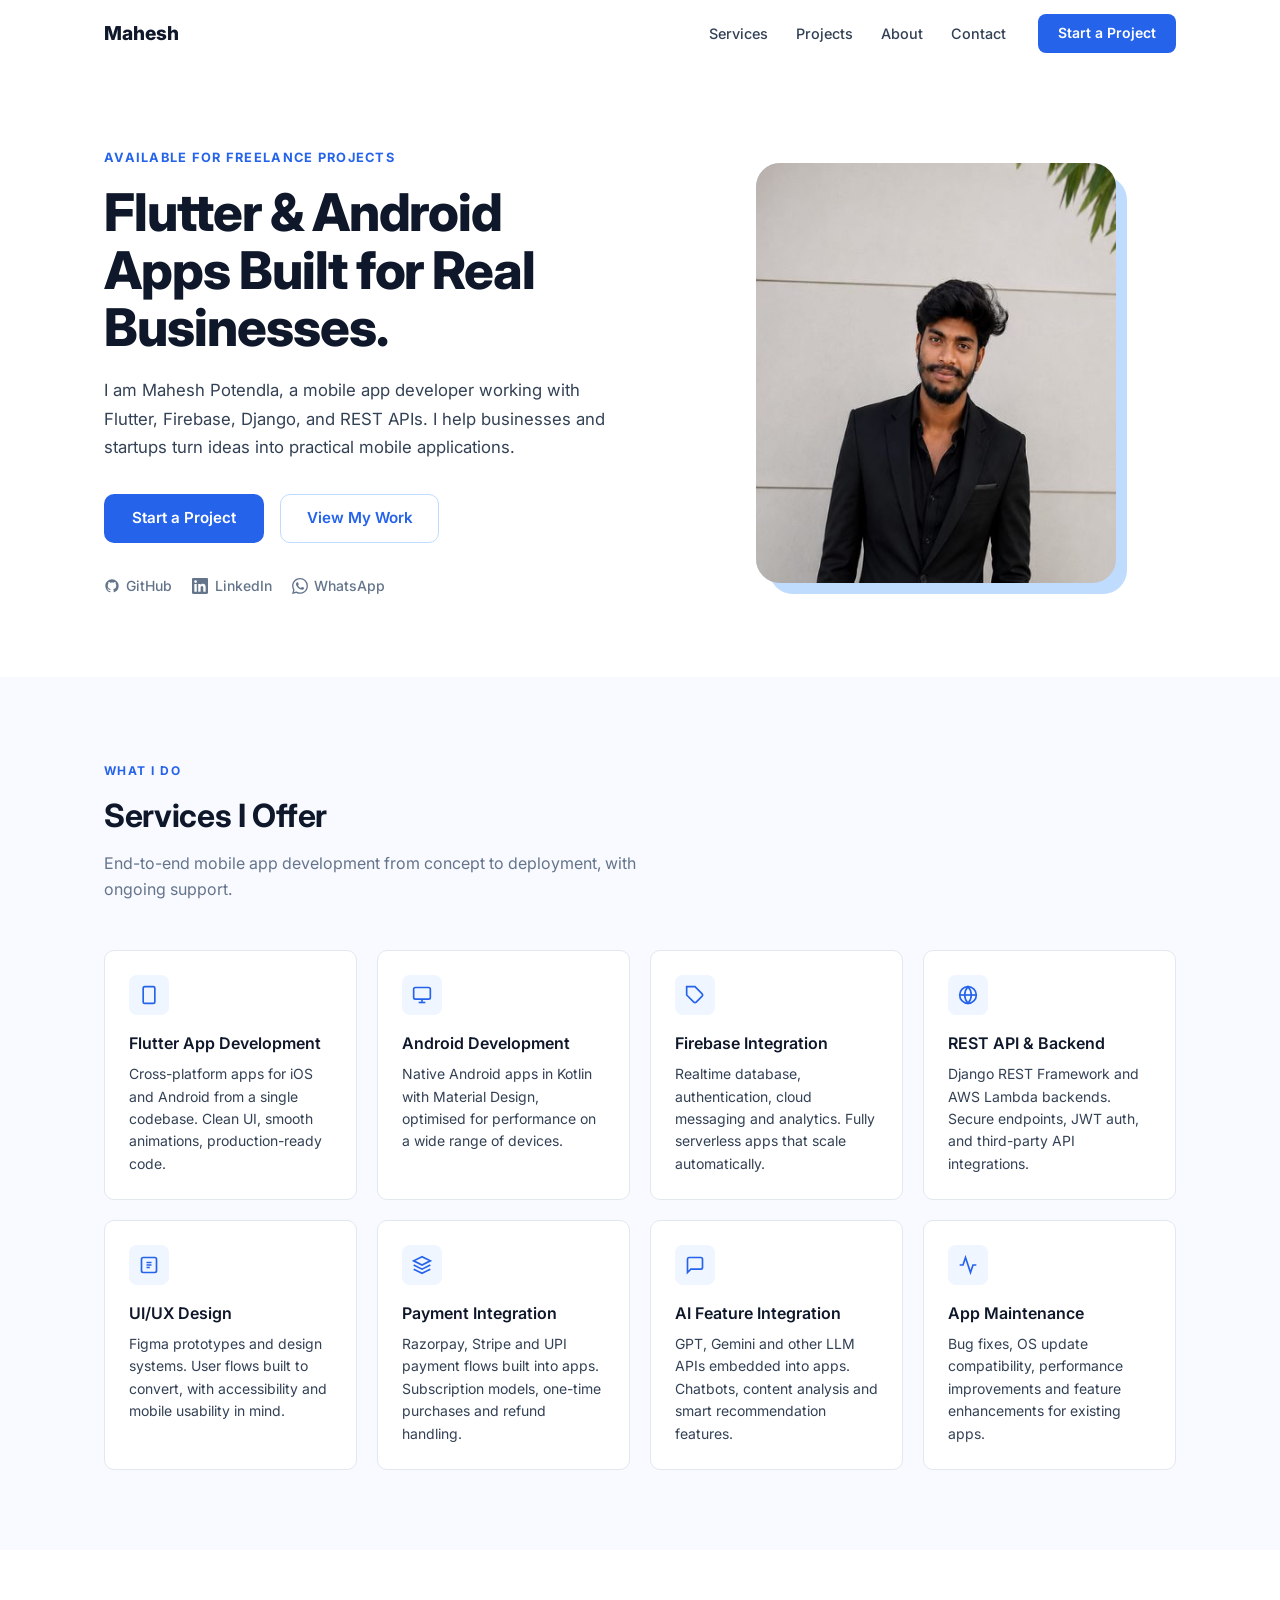
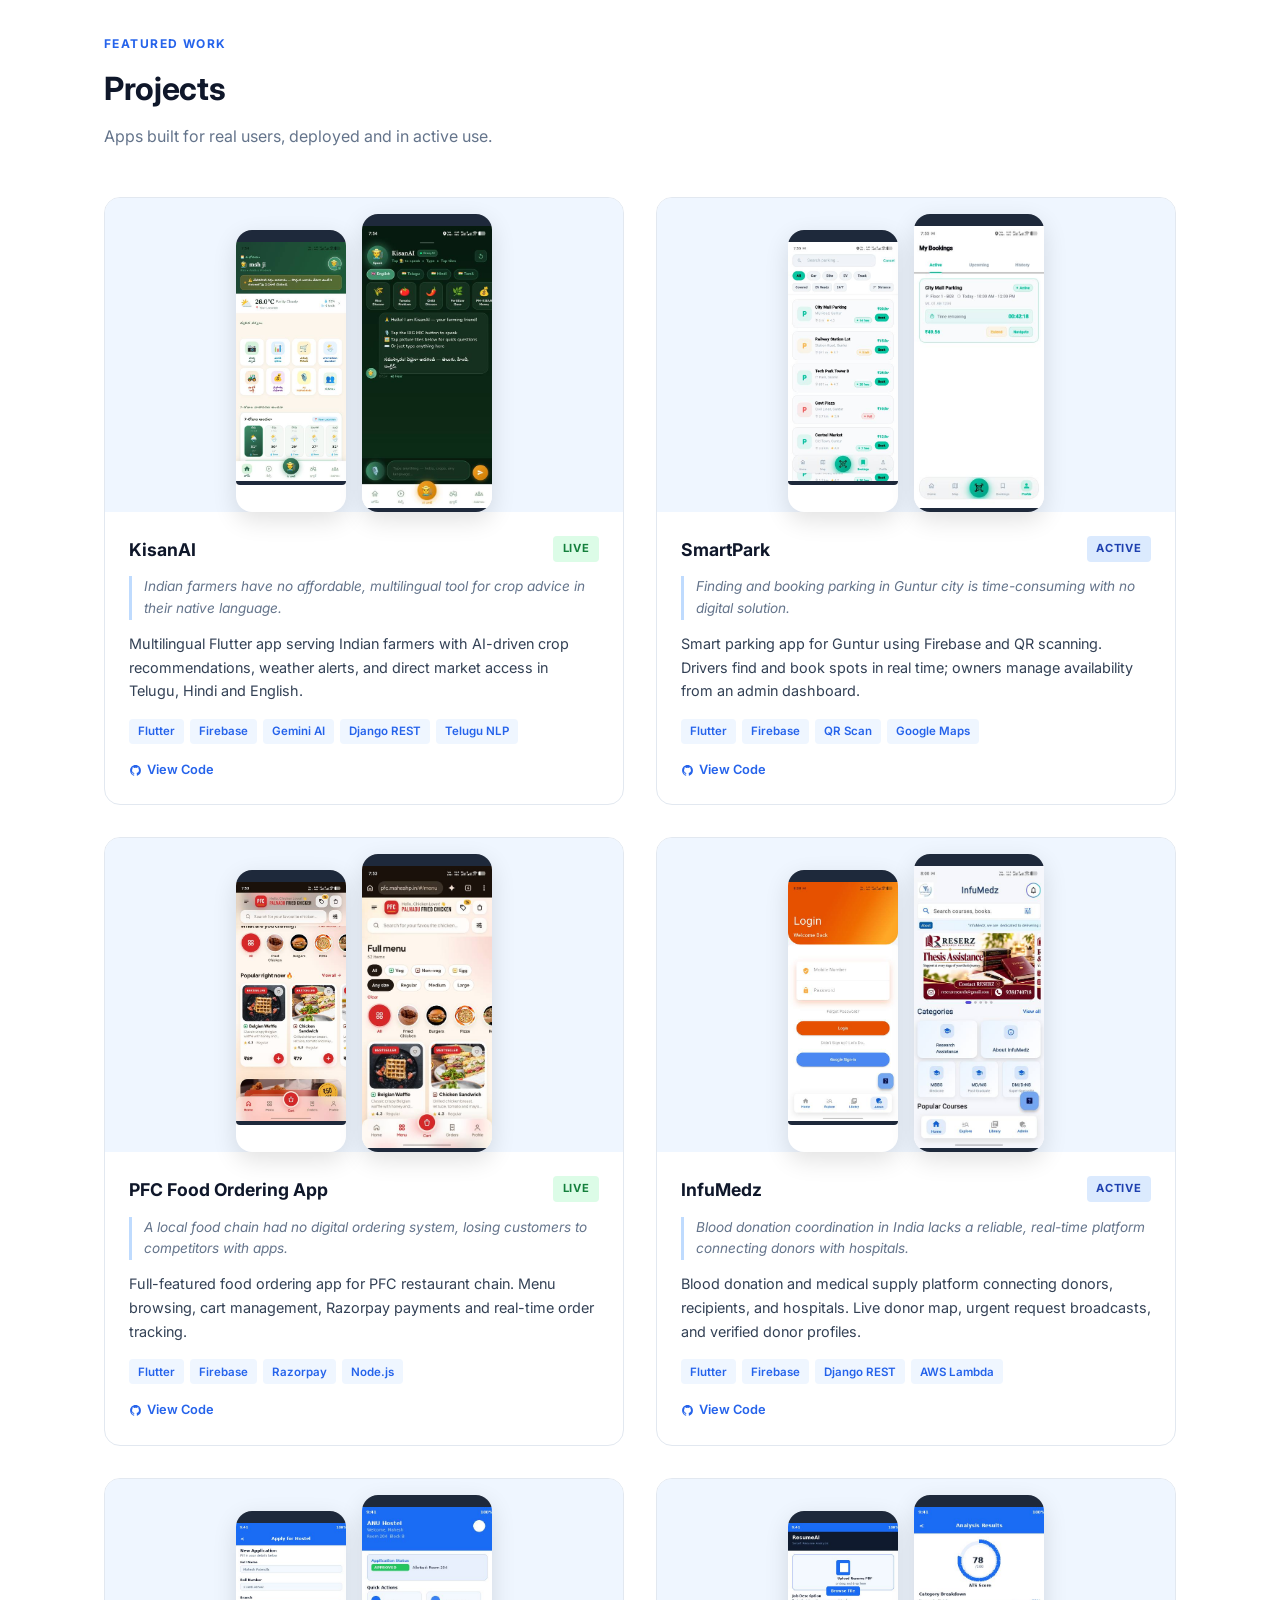
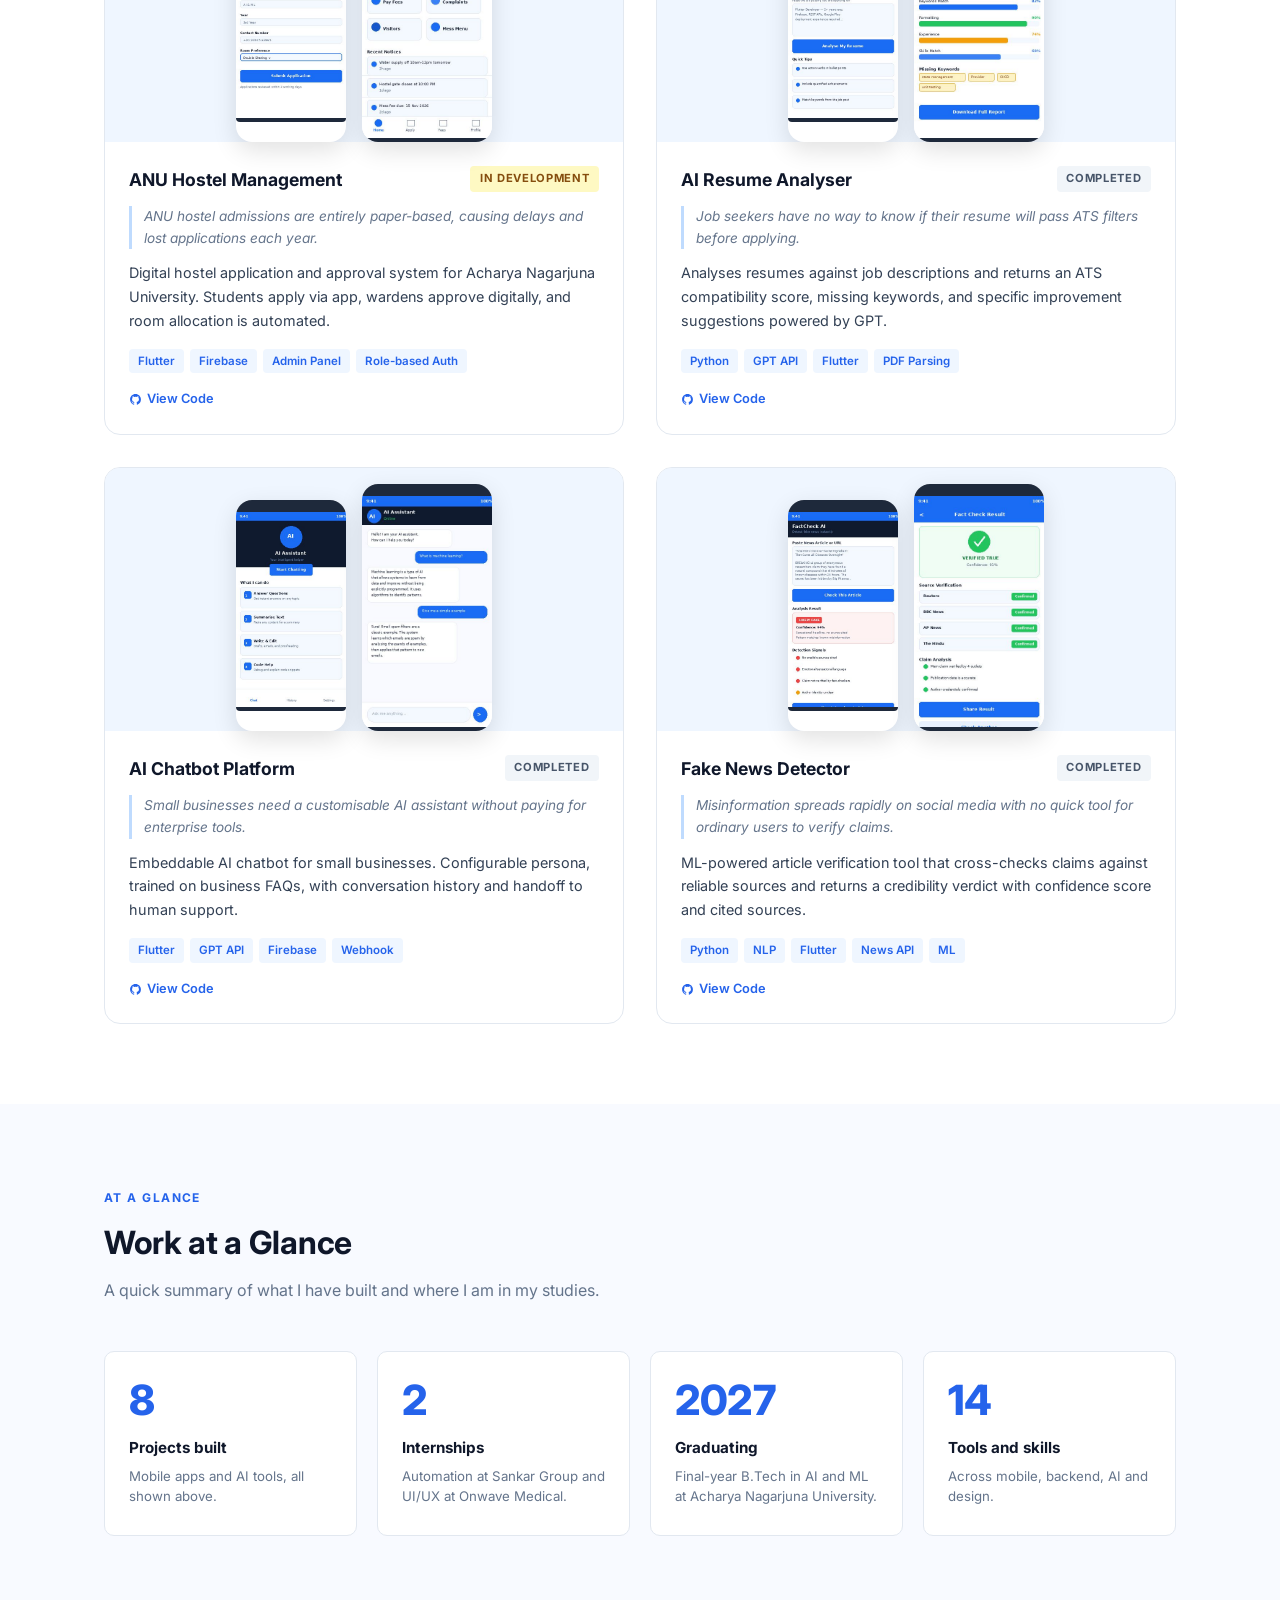
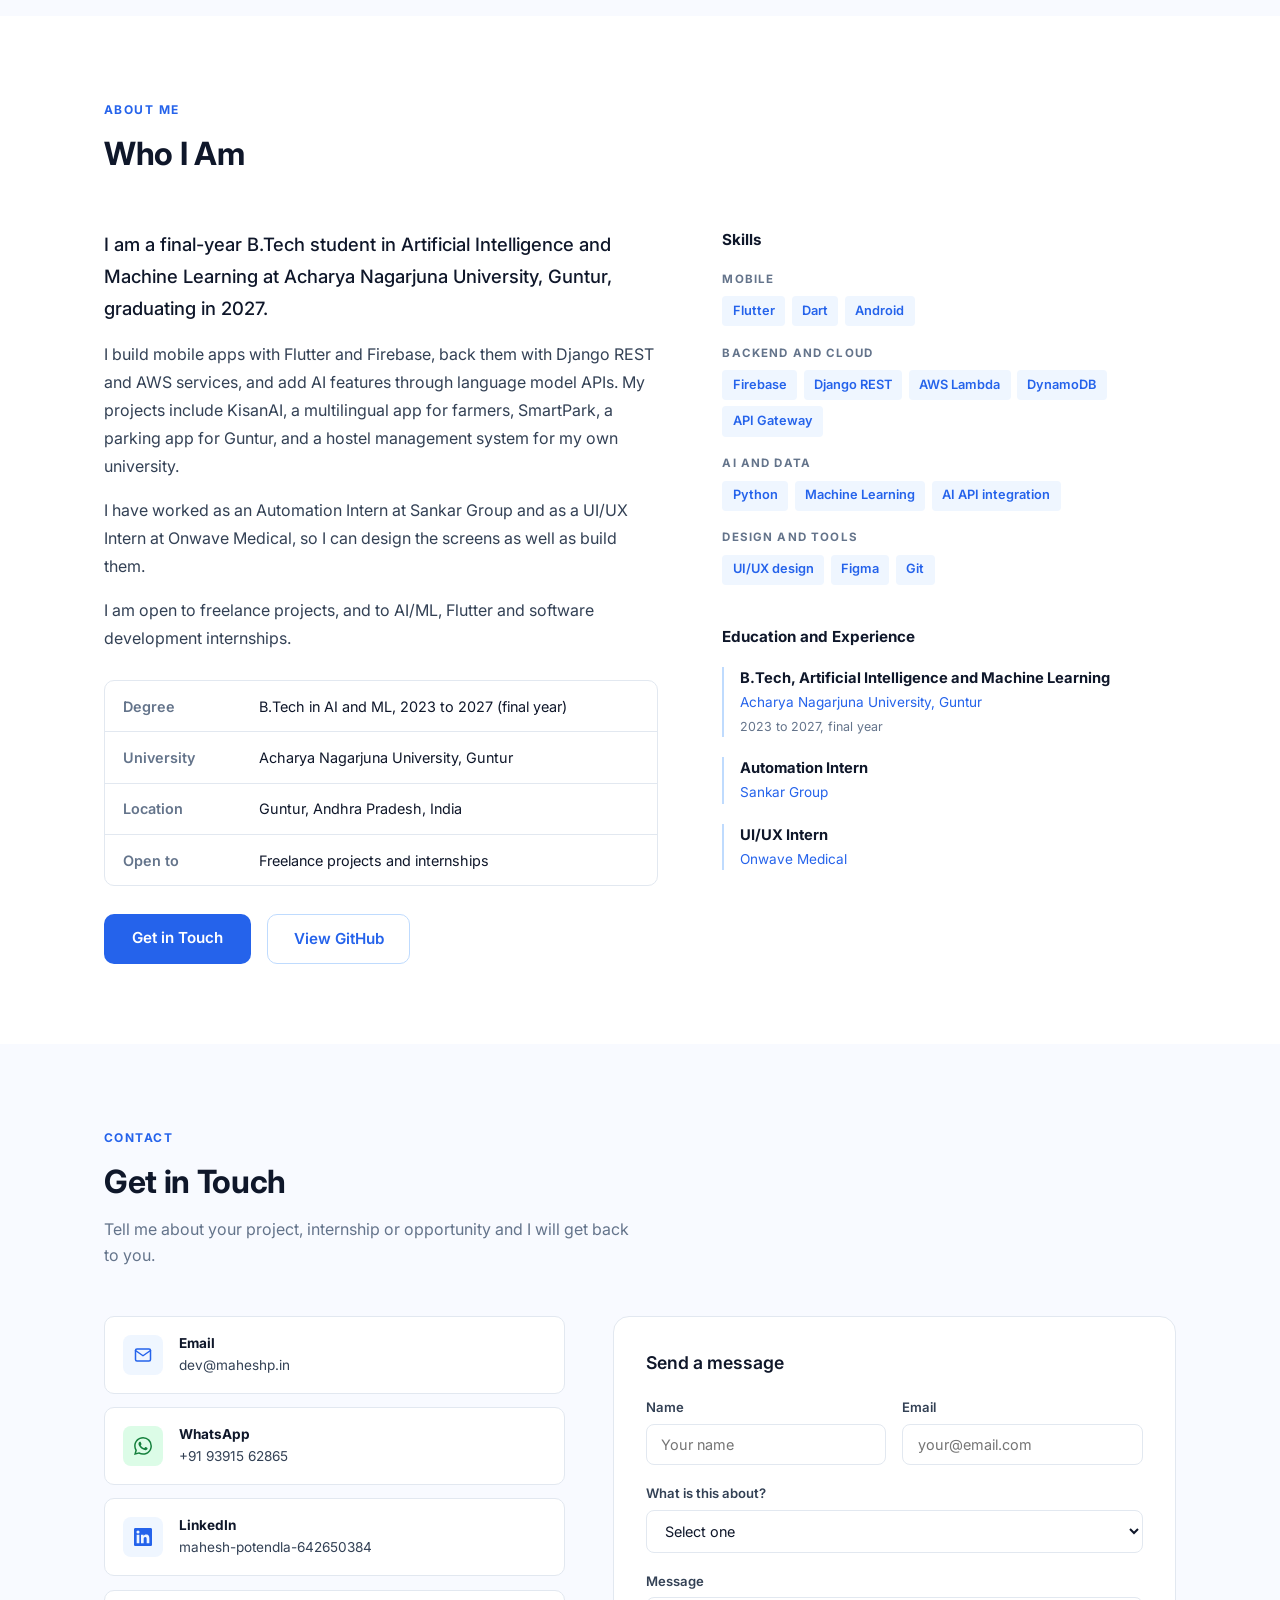
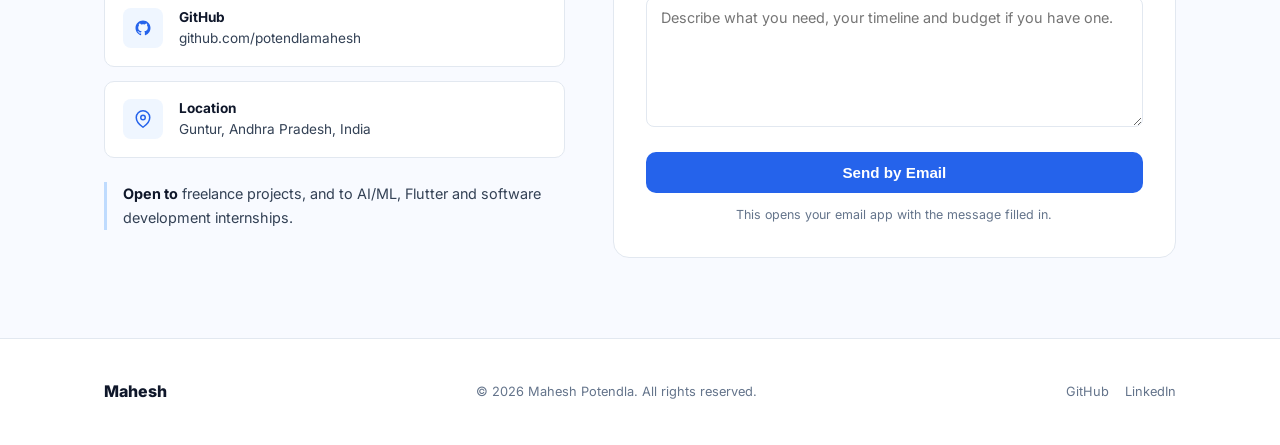
==== index.html @ 937aa4d1 "Add files via upload" ====
<!DOCTYPE html>
<html lang="en">
<head>
<meta charset="UTF-8">
<meta name="viewport" content="width=device-width, initial-scale=1.0">
<title>Mahesh Potendla | Flutter &amp; Android App Developer</title>
<meta name="description" content="Mahesh Potendla builds Flutter and Android apps for businesses and startups. Firebase, Django REST, payment integration. Based in Guntur, India.">
<meta name="robots" content="index, follow">
<link rel="canonical" href="https://freelance.maheshp.in/">
<meta property="og:title" content="Mahesh Potendla | Flutter App Developer">
<meta property="og:description" content="Flutter, Firebase, Django. I build mobile apps for businesses and startups.">
<meta property="og:url" content="https://freelance.maheshp.in/">
<meta property="og:type" content="website">
<meta property="og:image" content="https://freelance.maheshp.in/assets/images/profile.jpg">
<meta name="twitter:card" content="summary">
<meta name="twitter:image" content="https://freelance.maheshp.in/assets/images/profile.jpg">
<link rel="preconnect" href="https://fonts.googleapis.com">
<link rel="preconnect" href="https://fonts.gstatic.com" crossorigin>
<link href="https://fonts.googleapis.com/css2?family=Inter:wght@400;500;600;700;800&display=swap" rel="stylesheet">
<link rel="icon" href="data:image/svg+xml,%3Csvg xmlns='http://www.w3.org/2000/svg' viewBox='0 0 64 64'%3E%3Crect width='64' height='64' rx='14' fill='%232563eb'/%3E%3Ctext x='32' y='45' font-family='Arial,sans-serif' font-size='38' font-weight='700' text-anchor='middle' fill='white'%3EM%3C/text%3E%3C/svg%3E">
<script>document.documentElement.className += ' js';</script>
<link rel="stylesheet" href="css/style.css">
</head>
<body>

<!-- NAV -->
<header class="nav" id="nav">
  <div class="nav-inner">
    <a href="#top" class="nav-logo">Mahesh</a>
    <nav class="nav-links" id="nav-links" aria-label="Main navigation">
      <a href="#services">Services</a>
      <a href="#projects">Projects</a>
      <a href="#about">About</a>
      <a href="#contact">Contact</a>
    </nav>
    <a href="#contact" class="nav-cta">Start a Project</a>
    <button class="hamburger" id="hamburger" aria-label="Open menu" aria-expanded="false">
      <span></span><span></span><span></span>
    </button>
  </div>
</header>

<!-- HERO -->
<section class="hero" id="top">
  <div class="hero-inner">
    <div class="hero-text">
      <p class="hero-avail">Available for freelance projects</p>
      <h1>Flutter &amp; Android Apps Built for Real Businesses.</h1>
      <p class="hero-sub">I am Mahesh Potendla, a mobile app developer working with Flutter, Firebase, Django, and REST APIs. I help businesses and startups turn ideas into practical mobile applications.</p>
      <div class="hero-actions">
        <a href="#contact" class="btn-primary">Start a Project</a>
        <a href="#projects" class="btn-secondary">View My Work</a>
      </div>
      <div class="hero-links">
        <a href="https://github.com/potendlamahesh" target="_blank" rel="noopener" aria-label="GitHub">
          <svg width="16" height="16" viewBox="0 0 24 24" fill="currentColor"><path d="M12 2C6.477 2 2 6.484 2 12.017c0 4.425 2.865 8.18 6.839 9.504.5.092.682-.217.682-.483 0-.237-.008-.868-.013-1.703-2.782.605-3.369-1.343-3.369-1.343-.454-1.158-1.11-1.466-1.11-1.466-.908-.62.069-.608.069-.608 1.003.07 1.531 1.032 1.531 1.032.892 1.53 2.341 1.088 2.91.832.092-.647.35-1.088.636-1.338-2.22-.253-4.555-1.113-4.555-4.951 0-1.093.39-1.988 1.029-2.688-.103-.253-.446-1.272.098-2.65 0 0 .84-.27 2.75 1.026A9.564 9.564 0 0112 6.844c.85.004 1.705.115 2.504.337 1.909-1.296 2.747-1.027 2.747-1.027.546 1.379.202 2.398.1 2.651.64.7 1.028 1.595 1.028 2.688 0 3.848-2.339 4.695-4.566 4.943.359.309.678.92.678 1.855 0 1.338-.012 2.419-.012 2.747 0 .268.18.58.688.482A10.019 10.019 0 0022 12.017C22 6.484 17.522 2 12 2z"/></svg>
          GitHub
        </a>
        <a href="https://linkedin.com/in/mahesh-potendla-642650384" target="_blank" rel="noopener" aria-label="LinkedIn">
          <svg width="16" height="16" viewBox="0 0 24 24" fill="currentColor"><path d="M20.447 20.452h-3.554v-5.569c0-1.328-.027-3.037-1.852-3.037-1.853 0-2.136 1.445-2.136 2.939v5.667H9.351V9h3.414v1.561h.046c.477-.9 1.637-1.85 3.37-1.85 3.601 0 4.267 2.37 4.267 5.455v6.286zM5.337 7.433a2.062 2.062 0 01-2.063-2.065 2.064 2.064 0 112.063 2.065zm1.782 13.019H3.555V9h3.564v11.452zM22.225 0H1.771C.792 0 0 .774 0 1.729v20.542C0 23.227.792 24 1.771 24h20.451C23.2 24 24 23.227 24 22.271V1.729C24 .774 23.2 0 22.222 0h.003z"/></svg>
          LinkedIn
        </a>
        <a href="https://wa.me/919391562865" target="_blank" rel="noopener" aria-label="WhatsApp">
          <svg width="16" height="16" viewBox="0 0 24 24" fill="currentColor"><path d="M17.472 14.382c-.297-.149-1.758-.867-2.03-.967-.273-.099-.471-.148-.67.15-.197.297-.767.966-.94 1.164-.173.199-.347.223-.644.075-.297-.15-1.255-.463-2.39-1.475-.883-.788-1.48-1.761-1.653-2.059-.173-.297-.018-.458.13-.606.134-.133.298-.347.446-.52.149-.174.198-.298.298-.497.099-.198.05-.371-.025-.52-.075-.149-.669-1.612-.916-2.207-.242-.579-.487-.5-.669-.51-.173-.008-.371-.01-.57-.01-.198 0-.52.074-.792.372-.272.297-1.04 1.016-1.04 2.479 0 1.462 1.065 2.875 1.213 3.074.149.198 2.096 3.2 5.077 4.487.709.306 1.262.489 1.694.625.712.227 1.36.195 1.871.118.571-.085 1.758-.719 2.006-1.413.248-.694.248-1.289.173-1.413-.074-.124-.272-.198-.57-.347m-5.421 7.403h-.004a9.87 9.87 0 01-5.031-1.378l-.361-.214-3.741.982.998-3.648-.235-.374a9.86 9.86 0 01-1.51-5.26c.001-5.45 4.436-9.884 9.888-9.884 2.64 0 5.122 1.03 6.988 2.898a9.825 9.825 0 012.893 6.994c-.003 5.45-4.437 9.884-9.885 9.884m8.413-18.297A11.815 11.815 0 0012.05 0C5.495 0 .16 5.335.157 11.892c0 2.096.547 4.142 1.588 5.945L.057 24l6.305-1.654a11.882 11.882 0 005.683 1.448h.005c6.554 0 11.89-5.335 11.893-11.893a11.821 11.821 0 00-3.48-8.413z"/></svg>
          WhatsApp
        </a>
      </div>
    </div>
    <div class="hero-visual">
      <div class="hero-photo-wrap">
        <div class="hero-photo-bg"></div>
        <img src="assets/images/profile.jpg" alt="Mahesh Potendla" class="hero-photo" fetchpriority="high">
      </div>
    </div>
  </div>
</section>

<!-- SERVICES -->
<section class="services" id="services">
  <div class="container">
    <div class="section-header reveal">
      <span class="section-label">What I do</span>
      <h2>Services I Offer</h2>
      <p>End-to-end mobile app development from concept to deployment, with ongoing support.</p>
    </div>
    <div class="services-grid">
      <div class="service-card reveal">
        <div class="service-icon"><svg width="20" height="20" viewBox="0 0 24 24" fill="none" stroke="currentColor" stroke-width="2"><rect x="5" y="2" width="14" height="20" rx="2"/><line x1="12" y1="18" x2="12.01" y2="18"/></svg></div>
        <h3>Flutter App Development</h3>
        <p>Cross-platform apps for iOS and Android from a single codebase. Clean UI, smooth animations, production-ready code.</p>
      </div>
      <div class="service-card reveal">
        <div class="service-icon"><svg width="20" height="20" viewBox="0 0 24 24" fill="none" stroke="currentColor" stroke-width="2"><rect x="2" y="3" width="20" height="14" rx="2"/><line x1="8" y1="21" x2="16" y2="21"/><line x1="12" y1="17" x2="12" y2="21"/></svg></div>
        <h3>Android Development</h3>
        <p>Native Android apps in Kotlin with Material Design, optimised for performance on a wide range of devices.</p>
      </div>
      <div class="service-card reveal">
        <div class="service-icon"><svg width="20" height="20" viewBox="0 0 24 24" fill="none" stroke="currentColor" stroke-width="2"><path d="M20.59 13.41l-7.17 7.17a2 2 0 01-2.83 0L2 12V2h10l8.59 8.59a2 2 0 010 2.82z"/><line x1="7" y1="7" x2="7.01" y2="7"/></svg></div>
        <h3>Firebase Integration</h3>
        <p>Realtime database, authentication, cloud messaging and analytics. Fully serverless apps that scale automatically.</p>
      </div>
      <div class="service-card reveal">
        <div class="service-icon"><svg width="20" height="20" viewBox="0 0 24 24" fill="none" stroke="currentColor" stroke-width="2"><circle cx="12" cy="12" r="10"/><line x1="2" y1="12" x2="22" y2="12"/><path d="M12 2a15.3 15.3 0 014 10 15.3 15.3 0 01-4 10 15.3 15.3 0 01-4-10 15.3 15.3 0 014-10z"/></svg></div>
        <h3>REST API &amp; Backend</h3>
        <p>Django REST Framework and AWS Lambda backends. Secure endpoints, JWT auth, and third-party API integrations.</p>
      </div>
      <div class="service-card reveal">
        <div class="service-icon"><svg width="20" height="20" viewBox="0 0 24 24" fill="none" stroke="currentColor" stroke-width="2"><rect x="3" y="3" width="18" height="18" rx="2"/><path d="M9 9h6M9 12h6M9 15h4"/></svg></div>
        <h3>UI/UX Design</h3>
        <p>Figma prototypes and design systems. User flows built to convert, with accessibility and mobile usability in mind.</p>
      </div>
      <div class="service-card reveal">
        <div class="service-icon"><svg width="20" height="20" viewBox="0 0 24 24" fill="none" stroke="currentColor" stroke-width="2"><path d="M12 2L2 7l10 5 10-5-10-5zM2 17l10 5 10-5M2 12l10 5 10-5"/></svg></div>
        <h3>Payment Integration</h3>
        <p>Razorpay, Stripe and UPI payment flows built into apps. Subscription models, one-time purchases and refund handling.</p>
      </div>
      <div class="service-card reveal">
        <div class="service-icon"><svg width="20" height="20" viewBox="0 0 24 24" fill="none" stroke="currentColor" stroke-width="2"><path d="M21 15a2 2 0 01-2 2H7l-4 4V5a2 2 0 012-2h14a2 2 0 012 2z"/></svg></div>
        <h3>AI Feature Integration</h3>
        <p>GPT, Gemini and other LLM APIs embedded into apps. Chatbots, content analysis and smart recommendation features.</p>
      </div>
      <div class="service-card reveal">
        <div class="service-icon"><svg width="20" height="20" viewBox="0 0 24 24" fill="none" stroke="currentColor" stroke-width="2"><polyline points="22 12 18 12 15 21 9 3 6 12 2 12"/></svg></div>
        <h3>App Maintenance</h3>
        <p>Bug fixes, OS update compatibility, performance improvements and feature enhancements for existing apps.</p>
      </div>
    </div>
  </div>
</section>

<!-- PROJECTS -->
<section class="projects" id="projects">
  <div class="container">
    <div class="section-header reveal">
      <span class="section-label">Featured Work</span>
      <h2>Projects</h2>
      <p>Apps built for real users, deployed and in active use.</p>
    </div>
    <div class="projects-grid">

      <!-- KisanAI -->
      <div class="project-card reveal">
        <div class="project-screens">
          <div class="phone">
            <div class="phone-top-bar"></div>
            <img src="assets/images/kisanai-home.jpg" alt="KisanAI home dashboard with weather" loading="lazy">
          </div>
          <div class="phone phone-main">
            <div class="phone-top-bar"></div>
            <img src="assets/images/kisanai-chat.jpg" alt="KisanAI AI chat screen in Telugu" loading="lazy">
          </div>
        </div>
        <div class="project-body">
          <div class="project-top">
            <h3 class="project-title">KisanAI</h3>
            <span class="project-status status-live">Live</span>
          </div>
          <p class="project-problem">Indian farmers have no affordable, multilingual tool for crop advice in their native language.</p>
          <p class="project-desc">Multilingual Flutter app serving Indian farmers with AI-driven crop recommendations, weather alerts, and direct market access in Telugu, Hindi and English.</p>
          <div class="project-stack">
            <span class="tag">Flutter</span><span class="tag">Firebase</span><span class="tag">Gemini AI</span><span class="tag">Django REST</span><span class="tag">Telugu NLP</span>
          </div>
          <div class="project-links">
            <a href="https://github.com/potendlamahesh" target="_blank" rel="noopener">
              <svg width="13" height="13" viewBox="0 0 24 24" fill="currentColor"><path d="M12 2C6.477 2 2 6.484 2 12.017c0 4.425 2.865 8.18 6.839 9.504.5.092.682-.217.682-.483 0-.237-.008-.868-.013-1.703-2.782.605-3.369-1.343-3.369-1.343-.454-1.158-1.11-1.466-1.11-1.466-.908-.62.069-.608.069-.608 1.003.07 1.531 1.032 1.531 1.032.892 1.53 2.341 1.088 2.91.832.092-.647.35-1.088.636-1.338-2.22-.253-4.555-1.113-4.555-4.951 0-1.093.39-1.988 1.029-2.688-.103-.253-.446-1.272.098-2.65 0 0 .84-.27 2.75 1.026A9.564 9.564 0 0112 6.844c.85.004 1.705.115 2.504.337 1.909-1.296 2.747-1.027 2.747-1.027.546 1.379.202 2.398.1 2.651.64.7 1.028 1.595 1.028 2.688 0 3.848-2.339 4.695-4.566 4.943.359.309.678.92.678 1.855 0 1.338-.012 2.419-.012 2.747 0 .268.18.58.688.482A10.019 10.019 0 0022 12.017C22 6.484 17.522 2 12 2z"/></svg>
              View Code
            </a>
          </div>
        </div>
      </div>

      <!-- SmartPark -->
      <div class="project-card reveal">
        <div class="project-screens">
          <div class="phone">
            <div class="phone-top-bar"></div>
            <img src="assets/images/smartpark-search.jpg" alt="SmartPark parking search results" loading="lazy">
          </div>
          <div class="phone phone-main">
            <div class="phone-top-bar"></div>
            <img src="assets/images/smartpark-booking.jpg" alt="SmartPark active booking with timer" loading="lazy">
          </div>
        </div>
        <div class="project-body">
          <div class="project-top">
            <h3 class="project-title">SmartPark</h3>
            <span class="project-status status-active">Active</span>
          </div>
          <p class="project-problem">Finding and booking parking in Guntur city is time-consuming with no digital solution.</p>
          <p class="project-desc">Smart parking app for Guntur using Firebase and QR scanning. Drivers find and book spots in real time; owners manage availability from an admin dashboard.</p>
          <div class="project-stack">
            <span class="tag">Flutter</span><span class="tag">Firebase</span><span class="tag">QR Scan</span><span class="tag">Google Maps</span>
          </div>
          <div class="project-links">
            <a href="https://github.com/potendlamahesh" target="_blank" rel="noopener">
              <svg width="13" height="13" viewBox="0 0 24 24" fill="currentColor"><path d="M12 2C6.477 2 2 6.484 2 12.017c0 4.425 2.865 8.18 6.839 9.504.5.092.682-.217.682-.483 0-.237-.008-.868-.013-1.703-2.782.605-3.369-1.343-3.369-1.343-.454-1.158-1.11-1.466-1.11-1.466-.908-.62.069-.608.069-.608 1.003.07 1.531 1.032 1.531 1.032.892 1.53 2.341 1.088 2.91.832.092-.647.35-1.088.636-1.338-2.22-.253-4.555-1.113-4.555-4.951 0-1.093.39-1.988 1.029-2.688-.103-.253-.446-1.272.098-2.65 0 0 .84-.27 2.75 1.026A9.564 9.564 0 0112 6.844c.85.004 1.705.115 2.504.337 1.909-1.296 2.747-1.027 2.747-1.027.546 1.379.202 2.398.1 2.651.64.7 1.028 1.595 1.028 2.688 0 3.848-2.339 4.695-4.566 4.943.359.309.678.92.678 1.855 0 1.338-.012 2.419-.012 2.747 0 .268.18.58.688.482A10.019 10.019 0 0022 12.017C22 6.484 17.522 2 12 2z"/></svg>
              View Code
            </a>
          </div>
        </div>
      </div>

      <!-- PFC -->
      <div class="project-card reveal">
        <div class="project-screens">
          <div class="phone">
            <div class="phone-top-bar"></div>
            <img src="assets/images/pfc-home.jpg" alt="PFC food ordering app home screen" loading="lazy">
          </div>
          <div class="phone phone-main">
            <div class="phone-top-bar"></div>
            <img src="assets/images/pfc-menu.jpg" alt="PFC full menu screen" loading="lazy">
          </div>
        </div>
        <div class="project-body">
          <div class="project-top">
            <h3 class="project-title">PFC Food Ordering App</h3>
            <span class="project-status status-live">Live</span>
          </div>
          <p class="project-problem">A local food chain had no digital ordering system, losing customers to competitors with apps.</p>
          <p class="project-desc">Full-featured food ordering app for PFC restaurant chain. Menu browsing, cart management, Razorpay payments and real-time order tracking.</p>
          <div class="project-stack">
            <span class="tag">Flutter</span><span class="tag">Firebase</span><span class="tag">Razorpay</span><span class="tag">Node.js</span>
          </div>
          <div class="project-links">
            <a href="https://github.com/potendlamahesh" target="_blank" rel="noopener">
              <svg width="13" height="13" viewBox="0 0 24 24" fill="currentColor"><path d="M12 2C6.477 2 2 6.484 2 12.017c0 4.425 2.865 8.18 6.839 9.504.5.092.682-.217.682-.483 0-.237-.008-.868-.013-1.703-2.782.605-3.369-1.343-3.369-1.343-.454-1.158-1.11-1.466-1.11-1.466-.908-.62.069-.608.069-.608 1.003.07 1.531 1.032 1.531 1.032.892 1.53 2.341 1.088 2.91.832.092-.647.35-1.088.636-1.338-2.22-.253-4.555-1.113-4.555-4.951 0-1.093.39-1.988 1.029-2.688-.103-.253-.446-1.272.098-2.65 0 0 .84-.27 2.75 1.026A9.564 9.564 0 0112 6.844c.85.004 1.705.115 2.504.337 1.909-1.296 2.747-1.027 2.747-1.027.546 1.379.202 2.398.1 2.651.64.7 1.028 1.595 1.028 2.688 0 3.848-2.339 4.695-4.566 4.943.359.309.678.92.678 1.855 0 1.338-.012 2.419-.012 2.747 0 .268.18.58.688.482A10.019 10.019 0 0022 12.017C22 6.484 17.522 2 12 2z"/></svg>
              View Code
            </a>
          </div>
        </div>
      </div>

      <!-- InfuMedz -->
      <div class="project-card reveal">
        <div class="project-screens">
          <div class="phone">
            <div class="phone-top-bar"></div>
            <img src="assets/images/infumedz-login.jpg" alt="InfuMedz login screen" loading="lazy">
          </div>
          <div class="phone phone-main">
            <div class="phone-top-bar"></div>
            <img src="assets/images/infumedz-home.jpg" alt="InfuMedz home screen with categories" loading="lazy">
          </div>
        </div>
        <div class="project-body">
          <div class="project-top">
            <h3 class="project-title">InfuMedz</h3>
            <span class="project-status status-active">Active</span>
          </div>
          <p class="project-problem">Blood donation coordination in India lacks a reliable, real-time platform connecting donors with hospitals.</p>
          <p class="project-desc">Blood donation and medical supply platform connecting donors, recipients, and hospitals. Live donor map, urgent request broadcasts, and verified donor profiles.</p>
          <div class="project-stack">
            <span class="tag">Flutter</span><span class="tag">Firebase</span><span class="tag">Django REST</span><span class="tag">AWS Lambda</span>
          </div>
          <div class="project-links">
            <a href="https://github.com/potendlamahesh" target="_blank" rel="noopener">
              <svg width="13" height="13" viewBox="0 0 24 24" fill="currentColor"><path d="M12 2C6.477 2 2 6.484 2 12.017c0 4.425 2.865 8.18 6.839 9.504.5.092.682-.217.682-.483 0-.237-.008-.868-.013-1.703-2.782.605-3.369-1.343-3.369-1.343-.454-1.158-1.11-1.466-1.11-1.466-.908-.62.069-.608.069-.608 1.003.07 1.531 1.032 1.531 1.032.892 1.53 2.341 1.088 2.91.832.092-.647.35-1.088.636-1.338-2.22-.253-4.555-1.113-4.555-4.951 0-1.093.39-1.988 1.029-2.688-.103-.253-.446-1.272.098-2.65 0 0 .84-.27 2.75 1.026A9.564 9.564 0 0112 6.844c.85.004 1.705.115 2.504.337 1.909-1.296 2.747-1.027 2.747-1.027.546 1.379.202 2.398.1 2.651.64.7 1.028 1.595 1.028 2.688 0 3.848-2.339 4.695-4.566 4.943.359.309.678.92.678 1.855 0 1.338-.012 2.419-.012 2.747 0 .268.18.58.688.482A10.019 10.019 0 0022 12.017C22 6.484 17.522 2 12 2z"/></svg>
              View Code
            </a>
          </div>
        </div>
      </div>

      <!-- ANU Hostel -->
      <div class="project-card reveal">
        <div class="project-screens">
          <div class="phone">
            <div class="phone-top-bar"></div>
            <img src="assets/images/anu-hostel-apply.jpg" alt="ANU Hostel application form" loading="lazy">
          </div>
          <div class="phone phone-main">
            <div class="phone-top-bar"></div>
            <img src="assets/images/anu-hostel-home.jpg" alt="ANU Hostel student dashboard" loading="lazy">
          </div>
        </div>
        <div class="project-body">
          <div class="project-top">
            <h3 class="project-title">ANU Hostel Management</h3>
            <span class="project-status status-build">In Development</span>
          </div>
          <p class="project-problem">ANU hostel admissions are entirely paper-based, causing delays and lost applications each year.</p>
          <p class="project-desc">Digital hostel application and approval system for Acharya Nagarjuna University. Students apply via app, wardens approve digitally, and room allocation is automated.</p>
          <div class="project-stack">
            <span class="tag">Flutter</span><span class="tag">Firebase</span><span class="tag">Admin Panel</span><span class="tag">Role-based Auth</span>
          </div>
          <div class="project-links">
            <a href="https://github.com/potendlamahesh" target="_blank" rel="noopener">
              <svg width="13" height="13" viewBox="0 0 24 24" fill="currentColor"><path d="M12 2C6.477 2 2 6.484 2 12.017c0 4.425 2.865 8.18 6.839 9.504.5.092.682-.217.682-.483 0-.237-.008-.868-.013-1.703-2.782.605-3.369-1.343-3.369-1.343-.454-1.158-1.11-1.466-1.11-1.466-.908-.62.069-.608.069-.608 1.003.07 1.531 1.032 1.531 1.032.892 1.53 2.341 1.088 2.91.832.092-.647.35-1.088.636-1.338-2.22-.253-4.555-1.113-4.555-4.951 0-1.093.39-1.988 1.029-2.688-.103-.253-.446-1.272.098-2.65 0 0 .84-.27 2.75 1.026A9.564 9.564 0 0112 6.844c.85.004 1.705.115 2.504.337 1.909-1.296 2.747-1.027 2.747-1.027.546 1.379.202 2.398.1 2.651.64.7 1.028 1.595 1.028 2.688 0 3.848-2.339 4.695-4.566 4.943.359.309.678.92.678 1.855 0 1.338-.012 2.419-.012 2.747 0 .268.18.58.688.482A10.019 10.019 0 0022 12.017C22 6.484 17.522 2 12 2z"/></svg>
              View Code
            </a>
          </div>
        </div>
      </div>

      <!-- AI Resume Analyser -->
      <div class="project-card reveal">
        <div class="project-screens">
          <div class="phone">
            <div class="phone-top-bar"></div>
            <img src="assets/images/resume-upload.jpg" alt="AI Resume Analyser upload screen" loading="lazy">
          </div>
          <div class="phone phone-main">
            <div class="phone-top-bar"></div>
            <img src="assets/images/resume-results.jpg" alt="AI Resume Analyser results with ATS score" loading="lazy">
          </div>
        </div>
        <div class="project-body">
          <div class="project-top">
            <h3 class="project-title">AI Resume Analyser</h3>
            <span class="project-status status-complete">Completed</span>
          </div>
          <p class="project-problem">Job seekers have no way to know if their resume will pass ATS filters before applying.</p>
          <p class="project-desc">Analyses resumes against job descriptions and returns an ATS compatibility score, missing keywords, and specific improvement suggestions powered by GPT.</p>
          <div class="project-stack">
            <span class="tag">Python</span><span class="tag">GPT API</span><span class="tag">Flutter</span><span class="tag">PDF Parsing</span>
          </div>
          <div class="project-links">
            <a href="https://github.com/potendlamahesh" target="_blank" rel="noopener">
              <svg width="13" height="13" viewBox="0 0 24 24" fill="currentColor"><path d="M12 2C6.477 2 2 6.484 2 12.017c0 4.425 2.865 8.18 6.839 9.504.5.092.682-.217.682-.483 0-.237-.008-.868-.013-1.703-2.782.605-3.369-1.343-3.369-1.343-.454-1.158-1.11-1.466-1.11-1.466-.908-.62.069-.608.069-.608 1.003.07 1.531 1.032 1.531 1.032.892 1.53 2.341 1.088 2.91.832.092-.647.35-1.088.636-1.338-2.22-.253-4.555-1.113-4.555-4.951 0-1.093.39-1.988 1.029-2.688-.103-.253-.446-1.272.098-2.65 0 0 .84-.27 2.75 1.026A9.564 9.564 0 0112 6.844c.85.004 1.705.115 2.504.337 1.909-1.296 2.747-1.027 2.747-1.027.546 1.379.202 2.398.1 2.651.64.7 1.028 1.595 1.028 2.688 0 3.848-2.339 4.695-4.566 4.943.359.309.678.92.678 1.855 0 1.338-.012 2.419-.012 2.747 0 .268.18.58.688.482A10.019 10.019 0 0022 12.017C22 6.484 17.522 2 12 2z"/></svg>
              View Code
            </a>
          </div>
        </div>
      </div>

      <!-- AI Chatbot -->
      <div class="project-card reveal">
        <div class="project-screens">
          <div class="phone">
            <div class="phone-top-bar"></div>
            <img src="assets/images/chatbot-features.jpg" alt="AI Chatbot features screen" loading="lazy">
          </div>
          <div class="phone phone-main">
            <div class="phone-top-bar"></div>
            <img src="assets/images/chatbot-chat.jpg" alt="AI Chatbot conversation screen" loading="lazy">
          </div>
        </div>
        <div class="project-body">
          <div class="project-top">
            <h3 class="project-title">AI Chatbot Platform</h3>
            <span class="project-status status-complete">Completed</span>
          </div>
          <p class="project-problem">Small businesses need a customisable AI assistant without paying for enterprise tools.</p>
          <p class="project-desc">Embeddable AI chatbot for small businesses. Configurable persona, trained on business FAQs, with conversation history and handoff to human support.</p>
          <div class="project-stack">
            <span class="tag">Flutter</span><span class="tag">GPT API</span><span class="tag">Firebase</span><span class="tag">Webhook</span>
          </div>
          <div class="project-links">
            <a href="https://github.com/potendlamahesh" target="_blank" rel="noopener">
              <svg width="13" height="13" viewBox="0 0 24 24" fill="currentColor"><path d="M12 2C6.477 2 2 6.484 2 12.017c0 4.425 2.865 8.18 6.839 9.504.5.092.682-.217.682-.483 0-.237-.008-.868-.013-1.703-2.782.605-3.369-1.343-3.369-1.343-.454-1.158-1.11-1.466-1.11-1.466-.908-.62.069-.608.069-.608 1.003.07 1.531 1.032 1.531 1.032.892 1.53 2.341 1.088 2.91.832.092-.647.35-1.088.636-1.338-2.22-.253-4.555-1.113-4.555-4.951 0-1.093.39-1.988 1.029-2.688-.103-.253-.446-1.272.098-2.65 0 0 .84-.27 2.75 1.026A9.564 9.564 0 0112 6.844c.85.004 1.705.115 2.504.337 1.909-1.296 2.747-1.027 2.747-1.027.546 1.379.202 2.398.1 2.651.64.7 1.028 1.595 1.028 2.688 0 3.848-2.339 4.695-4.566 4.943.359.309.678.92.678 1.855 0 1.338-.012 2.419-.012 2.747 0 .268.18.58.688.482A10.019 10.019 0 0022 12.017C22 6.484 17.522 2 12 2z"/></svg>
              View Code
            </a>
          </div>
        </div>
      </div>

      <!-- Fake News Detector -->
      <div class="project-card reveal">
        <div class="project-screens">
          <div class="phone">
            <div class="phone-top-bar"></div>
            <img src="assets/images/fakenews-analyse.jpg" alt="Fake News Detector analysis screen" loading="lazy">
          </div>
          <div class="phone phone-main">
            <div class="phone-top-bar"></div>
            <img src="assets/images/fakenews-result.jpg" alt="Fake News Detector verified result screen" loading="lazy">
          </div>
        </div>
        <div class="project-body">
          <div class="project-top">
            <h3 class="project-title">Fake News Detector</h3>
            <span class="project-status status-complete">Completed</span>
          </div>
          <p class="project-problem">Misinformation spreads rapidly on social media with no quick tool for ordinary users to verify claims.</p>
          <p class="project-desc">ML-powered article verification tool that cross-checks claims against reliable sources and returns a credibility verdict with confidence score and cited sources.</p>
          <div class="project-stack">
            <span class="tag">Python</span><span class="tag">NLP</span><span class="tag">Flutter</span><span class="tag">News API</span><span class="tag">ML</span>
          </div>
          <div class="project-links">
            <a href="https://github.com/potendlamahesh" target="_blank" rel="noopener">
              <svg width="13" height="13" viewBox="0 0 24 24" fill="currentColor"><path d="M12 2C6.477 2 2 6.484 2 12.017c0 4.425 2.865 8.18 6.839 9.504.5.092.682-.217.682-.483 0-.237-.008-.868-.013-1.703-2.782.605-3.369-1.343-3.369-1.343-.454-1.158-1.11-1.466-1.11-1.466-.908-.62.069-.608.069-.608 1.003.07 1.531 1.032 1.531 1.032.892 1.53 2.341 1.088 2.91.832.092-.647.35-1.088.636-1.338-2.22-.253-4.555-1.113-4.555-4.951 0-1.093.39-1.988 1.029-2.688-.103-.253-.446-1.272.098-2.65 0 0 .84-.27 2.75 1.026A9.564 9.564 0 0112 6.844c.85.004 1.705.115 2.504.337 1.909-1.296 2.747-1.027 2.747-1.027.546 1.379.202 2.398.1 2.651.64.7 1.028 1.595 1.028 2.688 0 3.848-2.339 4.695-4.566 4.943.359.309.678.92.678 1.855 0 1.338-.012 2.419-.012 2.747 0 .268.18.58.688.482A10.019 10.019 0 0022 12.017C22 6.484 17.522 2 12 2z"/></svg>
              View Code
            </a>
          </div>
        </div>
      </div>

    </div>
  </div>
</section>

<!-- AT A GLANCE -->
<section class="glance" id="glance">
  <div class="container">
    <div class="section-header reveal">
      <span class="section-label">At a glance</span>
      <h2>Work at a Glance</h2>
      <p>A quick summary of what I have built and where I am in my studies.</p>
    </div>
    <div class="glance-grid">
      <div class="glance-card reveal">
        <div class="glance-num">8</div>
        <h3 class="glance-title">Projects built</h3>
        <p class="glance-note">Mobile apps and AI tools, all shown above.</p>
      </div>
      <div class="glance-card reveal">
        <div class="glance-num">2</div>
        <h3 class="glance-title">Internships</h3>
        <p class="glance-note">Automation at Sankar Group and UI/UX at Onwave Medical.</p>
      </div>
      <div class="glance-card reveal">
        <div class="glance-num">2027</div>
        <h3 class="glance-title">Graduating</h3>
        <p class="glance-note">Final-year B.Tech in AI and ML at Acharya Nagarjuna University.</p>
      </div>
      <div class="glance-card reveal">
        <div class="glance-num">14</div>
        <h3 class="glance-title">Tools and skills</h3>
        <p class="glance-note">Across mobile, backend, AI and design.</p>
      </div>
    </div>
  </div>
</section>

<!-- ABOUT -->
<section class="about" id="about">
  <div class="container">
    <div class="section-header reveal">
      <span class="section-label">About me</span>
      <h2>Who I Am</h2>
    </div>
    <div class="about-inner">
      <div class="about-text reveal">
        <p class="about-lead">I am a final-year B.Tech student in Artificial Intelligence and Machine Learning at Acharya Nagarjuna University, Guntur, graduating in 2027.</p>
        <p>I build mobile apps with Flutter and Firebase, back them with Django REST and AWS services, and add AI features through language model APIs. My projects include KisanAI, a multilingual app for farmers, SmartPark, a parking app for Guntur, and a hostel management system for my own university.</p>
        <p>I have worked as an Automation Intern at Sankar Group and as a UI/UX Intern at Onwave Medical, so I can design the screens as well as build them.</p>
        <p>I am open to freelance projects, and to AI/ML, Flutter and software development internships.</p>
        <dl class="facts">
          <div class="fact"><dt>Degree</dt><dd>B.Tech in AI and ML, 2023 to 2027 (final year)</dd></div>
          <div class="fact"><dt>University</dt><dd>Acharya Nagarjuna University, Guntur</dd></div>
          <div class="fact"><dt>Location</dt><dd>Guntur, Andhra Pradesh, India</dd></div>
          <div class="fact"><dt>Open to</dt><dd>Freelance projects and internships</dd></div>
        </dl>
        <div class="about-actions">
          <a href="#contact" class="btn-primary">Get in Touch</a>
          <a href="https://github.com/potendlamahesh" target="_blank" rel="noopener" class="btn-secondary">View GitHub</a>
        </div>
      </div>
      <div class="about-side">
        <div class="skills-block reveal">
          <h3>Skills</h3>
          <div class="skill-group">
            <h4>Mobile</h4>
            <div class="skill-tags"><span class="tag">Flutter</span><span class="tag">Dart</span><span class="tag">Android</span></div>
          </div>
          <div class="skill-group">
            <h4>Backend and cloud</h4>
            <div class="skill-tags"><span class="tag">Firebase</span><span class="tag">Django REST</span><span class="tag">AWS Lambda</span><span class="tag">DynamoDB</span><span class="tag">API Gateway</span></div>
          </div>
          <div class="skill-group">
            <h4>AI and data</h4>
            <div class="skill-tags"><span class="tag">Python</span><span class="tag">Machine Learning</span><span class="tag">AI API integration</span></div>
          </div>
          <div class="skill-group">
            <h4>Design and tools</h4>
            <div class="skill-tags"><span class="tag">UI/UX design</span><span class="tag">Figma</span><span class="tag">Git</span></div>
          </div>
        </div>
        <div class="experience-block reveal">
          <h3>Education and Experience</h3>
          <div class="exp-item">
            <div class="exp-role">B.Tech, Artificial Intelligence and Machine Learning</div>
            <div class="exp-co">Acharya Nagarjuna University, Guntur</div>
            <div class="exp-period">2023 to 2027, final year</div>
          </div>
          <div class="exp-item">
            <div class="exp-role">Automation Intern</div>
            <div class="exp-co">Sankar Group</div>
          </div>
          <div class="exp-item">
            <div class="exp-role">UI/UX Intern</div>
            <div class="exp-co">Onwave Medical</div>
          </div>
        </div>
      </div>
    </div>
  </div>
</section>

<!-- CONTACT -->
<section class="contact" id="contact">
  <div class="container">
    <div class="section-header reveal">
      <span class="section-label">Contact</span>
      <h2>Get in Touch</h2>
      <p>Tell me about your project, internship or opportunity and I will get back to you.</p>
    </div>
    <div class="contact-inner">
      <div class="contact-side">
        <div class="contact-list">
          <a href="mailto:dev@maheshp.in" class="channel reveal">
            <div class="channel-icon"><svg width="18" height="18" viewBox="0 0 24 24" fill="none" stroke="currentColor" stroke-width="2" stroke-linecap="round" stroke-linejoin="round"><rect x="2" y="4" width="20" height="16" rx="2"/><polyline points="22,6 12,13 2,6"/></svg></div>
            <div class="channel-text"><h3>Email</h3><p>dev@maheshp.in</p></div>
          </a>
          <a href="https://wa.me/919391562865" target="_blank" rel="noopener" class="channel reveal">
            <div class="channel-icon channel-icon-wa"><svg width="18" height="18" viewBox="0 0 24 24" fill="currentColor"><path d="M17.472 14.382c-.297-.149-1.758-.867-2.03-.967-.273-.099-.471-.148-.67.15-.197.297-.767.966-.94 1.164-.173.199-.347.223-.644.075-.297-.15-1.255-.463-2.39-1.475-.883-.788-1.48-1.761-1.653-2.059-.173-.297-.018-.458.13-.606.134-.133.298-.347.446-.52.149-.174.198-.298.298-.497.099-.198.05-.371-.025-.52-.075-.149-.669-1.612-.916-2.207-.242-.579-.487-.5-.669-.51-.173-.008-.371-.01-.57-.01-.198 0-.52.074-.792.372-.272.297-1.04 1.016-1.04 2.479 0 1.462 1.065 2.875 1.213 3.074.149.198 2.096 3.2 5.077 4.487.709.306 1.262.489 1.694.625.712.227 1.36.195 1.871.118.571-.085 1.758-.719 2.006-1.413.248-.694.248-1.289.173-1.413-.074-.124-.272-.198-.57-.347m-5.421 7.403h-.004a9.87 9.87 0 01-5.031-1.378l-.361-.214-3.741.982.998-3.648-.235-.374a9.86 9.86 0 01-1.51-5.26c.001-5.45 4.436-9.884 9.888-9.884 2.64 0 5.122 1.03 6.988 2.898a9.825 9.825 0 012.893 6.994c-.003 5.45-4.437 9.884-9.885 9.884m8.413-18.297A11.815 11.815 0 0012.05 0C5.495 0 .16 5.335.157 11.892c0 2.096.547 4.142 1.588 5.945L.057 24l6.305-1.654a11.882 11.882 0 005.683 1.448h.005c6.554 0 11.89-5.335 11.893-11.893a11.821 11.821 0 00-3.48-8.413z"/></svg></div>
            <div class="channel-text"><h3>WhatsApp</h3><p>+91 93915 62865</p></div>
          </a>
          <a href="https://linkedin.com/in/mahesh-potendla-642650384" target="_blank" rel="noopener" class="channel reveal">
            <div class="channel-icon"><svg width="18" height="18" viewBox="0 0 24 24" fill="currentColor"><path d="M20.447 20.452h-3.554v-5.569c0-1.328-.027-3.037-1.852-3.037-1.853 0-2.136 1.445-2.136 2.939v5.667H9.351V9h3.414v1.561h.046c.477-.9 1.637-1.85 3.37-1.85 3.601 0 4.267 2.37 4.267 5.455v6.286zM5.337 7.433a2.062 2.062 0 01-2.063-2.065 2.064 2.064 0 112.063 2.065zm1.782 13.019H3.555V9h3.564v11.452zM22.225 0H1.771C.792 0 0 .774 0 1.729v20.542C0 23.227.792 24 1.771 24h20.451C23.2 24 24 23.227 24 22.271V1.729C24 .774 23.2 0 22.222 0h.003z"/></svg></div>
            <div class="channel-text"><h3>LinkedIn</h3><p>mahesh-potendla-642650384</p></div>
          </a>
          <a href="https://github.com/potendlamahesh" target="_blank" rel="noopener" class="channel reveal">
            <div class="channel-icon"><svg width="18" height="18" viewBox="0 0 24 24" fill="currentColor"><path d="M12 2C6.477 2 2 6.484 2 12.017c0 4.425 2.865 8.18 6.839 9.504.5.092.682-.217.682-.483 0-.237-.008-.868-.013-1.703-2.782.605-3.369-1.343-3.369-1.343-.454-1.158-1.11-1.466-1.11-1.466-.908-.62.069-.608.069-.608 1.003.07 1.531 1.032 1.531 1.032.892 1.53 2.341 1.088 2.91.832.092-.647.35-1.088.636-1.338-2.22-.253-4.555-1.113-4.555-4.951 0-1.093.39-1.988 1.029-2.688-.103-.253-.446-1.272.098-2.65 0 0 .84-.27 2.75 1.026A9.564 9.564 0 0112 6.844c.85.004 1.705.115 2.504.337 1.909-1.296 2.747-1.027 2.747-1.027.546 1.379.202 2.398.1 2.651.64.7 1.028 1.595 1.028 2.688 0 3.848-2.339 4.695-4.566 4.943.359.309.678.92.678 1.855 0 1.338-.012 2.419-.012 2.747 0 .268.18.58.688.482A10.019 10.019 0 0022 12.017C22 6.484 17.522 2 12 2z"/></svg></div>
            <div class="channel-text"><h3>GitHub</h3><p>github.com/potendlamahesh</p></div>
          </a>
          <div class="channel reveal">
            <div class="channel-icon"><svg width="18" height="18" viewBox="0 0 24 24" fill="none" stroke="currentColor" stroke-width="2" stroke-linecap="round" stroke-linejoin="round"><path d="M21 10c0 7-9 13-9 13s-9-6-9-13a9 9 0 0118 0z"/><circle cx="12" cy="10" r="3"/></svg></div>
            <div class="channel-text"><h3>Location</h3><p>Guntur, Andhra Pradesh, India</p></div>
          </div>
        </div>
        <p class="contact-open reveal"><strong>Open to</strong> freelance projects, and to AI/ML, Flutter and software development internships.</p>
      </div>
      <div class="form-card reveal">
        <h3>Send a message</h3>
        <form id="contact-form" novalidate>
          <div class="form-row">
            <div class="form-group">
              <label for="f-name">Name</label>
              <input type="text" id="f-name" placeholder="Your name" autocomplete="name">
              <span class="field-error" id="err-name"></span>
            </div>
            <div class="form-group">
              <label for="f-email">Email</label>
              <input type="email" id="f-email" placeholder="your@email.com" autocomplete="email">
              <span class="field-error" id="err-email"></span>
            </div>
          </div>
          <div class="form-group">
            <label for="f-type">What is this about?</label>
            <select id="f-type">
              <option value="">Select one</option>
              <option>New Flutter app</option>
              <option>Android app</option>
              <option>Backend or API work</option>
              <option>UI/UX design</option>
              <option>AI feature integration</option>
              <option>Changes to an existing app</option>
              <option>Internship or job opportunity</option>
              <option>Something else</option>
            </select>
            <span class="field-error" id="err-type"></span>
          </div>
          <div class="form-group">
            <label for="f-message">Message</label>
            <textarea id="f-message" placeholder="Describe what you need, your timeline and budget if you have one."></textarea>
            <span class="field-error" id="err-message"></span>
          </div>
          <button type="submit" class="btn-primary form-submit" id="form-btn">Send by Email</button>
          <p class="form-hint">This opens your email app with the message filled in.</p>
          <p class="form-note" id="form-status" role="status" hidden></p>
        </form>
      </div>
    </div>
  </div>
</section>

<!-- FOOTER -->
<footer class="footer">
  <div class="footer-inner">
    <div class="footer-logo">Mahesh</div>
    <p class="footer-copy">&copy; 2026 Mahesh Potendla. All rights reserved.</p>
    <div class="footer-links">
      <a href="https://github.com/potendlamahesh" target="_blank" rel="noopener">GitHub</a>
      <a href="https://linkedin.com/in/mahesh-potendla-642650384" target="_blank" rel="noopener">LinkedIn</a>
    </div>
  </div>
</footer>

<button id="back-to-top" hidden aria-label="Back to top">
  <svg width="16" height="16" viewBox="0 0 24 24" fill="none" stroke="currentColor" stroke-width="2.5"><path d="M18 15l-6-6-6 6"/></svg>
</button>

<script src="js/main.js" defer></script>
</body>
</html>
---- css/style.css ----
/* Portfolio styles */
:root{
  --blue:      #2563eb;
  --blue-d:    #1d4ed8;
  --blue-l:    #3b82f6;
  --blue-soft: #eff6ff;
  --blue-rule: #bfdbfe;
  --text:      #0f172a;
  --text-2:    #334155;
  --text-3:    #64748b;
  --border:    #e2e8f0;
  --bg:        #ffffff;
  --bg-2:      #f8faff;
  --radius:    10px;
  --nav-h:     68px;
}

*,*::before,*::after{box-sizing:border-box;margin:0;padding:0}
html{scroll-behavior:smooth;-webkit-text-size-adjust:100%}
body{font-family:'Inter',system-ui,-apple-system,sans-serif;font-size:16px;line-height:1.6;color:var(--text);background:var(--bg)}
img{max-width:100%;display:block}
a{color:inherit;text-decoration:none}

/* TYPOGRAPHY */
h1{font-size:clamp(2rem,5vw,3.25rem);font-weight:800;line-height:1.1;letter-spacing:-0.02em}
h2{font-size:clamp(1.5rem,3vw,2rem);font-weight:700;letter-spacing:-0.01em}
h3{font-size:1.1rem;font-weight:600}
p{color:var(--text-2)}

/* LAYOUT */
.container{max-width:1120px;margin:0 auto;padding:0 1.5rem}

/* BUTTONS */
.btn-primary{display:inline-block;background:var(--blue);color:#fff;padding:.75rem 1.75rem;border-radius:var(--radius);font-weight:600;font-size:.95rem;transition:background .2s,transform .15s;border:none;cursor:pointer}
.btn-primary:hover{background:var(--blue-d);transform:translateY(-1px)}
.btn-secondary{display:inline-block;background:transparent;color:var(--blue);border:1.5px solid var(--blue-rule);padding:.72rem 1.6rem;border-radius:var(--radius);font-weight:600;font-size:.95rem;transition:border-color .2s,color .2s}
.btn-secondary:hover{border-color:var(--blue);color:var(--blue-d)}

/* SECTION HEADERS */
.section-header{margin-bottom:3rem}
.section-label{display:inline-block;font-size:.75rem;font-weight:700;letter-spacing:.12em;text-transform:uppercase;color:var(--blue);margin-bottom:.6rem}
.section-header h2{margin-bottom:.6rem}
.section-header p{max-width:540px;color:var(--text-3)}

/* NAV */
.nav{position:fixed;top:0;left:0;right:0;height:var(--nav-h);z-index:100;background:rgba(255,255,255,.95);backdrop-filter:blur(8px);border-bottom:1px solid transparent;transition:border-color .3s,box-shadow .3s}
.nav.scrolled{border-color:var(--border);box-shadow:0 1px 8px rgba(0,0,0,.06)}
.nav-inner{max-width:1120px;margin:0 auto;padding:0 1.5rem;height:100%;display:flex;align-items:center;gap:2rem}
.nav-logo{font-size:1.2rem;font-weight:800;color:var(--text)}
.nav-logo{color:var(--text)}
.nav-links{display:flex;gap:1.75rem;margin-left:auto}
.nav-links a{font-size:.9rem;font-weight:500;color:var(--text-2);transition:color .2s}
.nav-links a:hover,.nav-links a.active{color:var(--blue)}
.nav-cta{background:var(--blue);color:#fff;padding:.5rem 1.25rem;border-radius:8px;font-size:.875rem;font-weight:600;white-space:nowrap;transition:background .2s}
.nav-cta:hover{background:var(--blue-d)}
.hamburger{display:none;flex-direction:column;gap:5px;background:none;border:none;cursor:pointer;padding:4px;margin-left:auto}
.hamburger span{display:block;width:22px;height:2px;background:var(--text);border-radius:2px;transition:transform .25s,opacity .25s}
.hamburger.open span:nth-child(1){transform:translateY(7px) rotate(45deg)}
.hamburger.open span:nth-child(2){opacity:0}
.hamburger.open span:nth-child(3){transform:translateY(-7px) rotate(-45deg)}

/* HERO */
.hero{padding:calc(var(--nav-h) + 5rem) 0 5rem;overflow:hidden}
.hero-inner{max-width:1120px;margin:0 auto;padding:0 1.5rem;display:grid;grid-template-columns:1fr 480px;gap:4rem;align-items:center}
.hero-avail{font-size:.8rem;font-weight:700;letter-spacing:.1em;text-transform:uppercase;color:var(--blue);margin-bottom:1rem;display:flex;align-items:center;gap:.5rem}
.hero-avail::before{display:none}
.hero h1{margin-bottom:1.25rem;color:var(--text)}
.hero-sub{font-size:1.05rem;color:var(--text-2);max-width:520px;margin-bottom:2rem;line-height:1.7}
.hero-actions{display:flex;gap:1rem;flex-wrap:wrap;margin-bottom:2rem}
.hero-links{display:flex;gap:1.25rem;flex-wrap:wrap}
.hero-links a{display:flex;align-items:center;gap:.4rem;font-size:.875rem;font-weight:500;color:var(--text-3);transition:color .2s}
.hero-links a:hover{color:var(--blue)}

/* HERO VISUAL: profile photo */
.hero-visual{display:flex;justify-content:center;align-items:center}
.hero-photo-wrap{position:relative;width:360px;height:420px}
.hero-photo-bg{position:absolute;inset:0;background:var(--blue-soft);border-radius:24px;border:1px solid var(--blue-rule)}
.hero-photo-bg::before{content:'';position:absolute;top:12px;left:12px;right:-12px;bottom:-12px;background:var(--blue-rule);border-radius:24px;z-index:-1}
.hero-photo{position:absolute;inset:0;width:100%;height:100%;object-fit:cover;object-position:center top;border-radius:24px}

/* SERVICES */
.services{padding:5rem 0;background:var(--bg-2)}
.services-grid{display:grid;grid-template-columns:repeat(auto-fill,minmax(240px,1fr));gap:1.25rem}
.service-card{background:#fff;border:1px solid var(--border);border-radius:var(--radius);padding:1.5rem;transition:border-color .2s,box-shadow .2s}
.service-card:hover{border-color:var(--blue-rule);box-shadow:0 4px 20px rgba(37,99,235,.07)}
.service-icon{width:40px;height:40px;border-radius:8px;background:var(--blue-soft);display:flex;align-items:center;justify-content:center;margin-bottom:1rem}
.service-icon svg{color:var(--blue)}
.service-card h3{margin-bottom:.4rem;font-size:1rem}
.service-card p{font-size:.875rem;line-height:1.6}

/* PROJECTS */
.projects{padding:5rem 0}
.projects-grid{display:grid;grid-template-columns:repeat(auto-fill,minmax(480px,1fr));gap:2rem}
.project-card{background:#fff;border:1px solid var(--border);border-radius:16px;overflow:hidden;transition:box-shadow .2s,transform .2s}
.project-card:hover{box-shadow:0 8px 32px rgba(37,99,235,.1);transform:translateY(-2px)}
.project-screens{background:var(--blue-soft);padding:2rem 2rem 0;display:flex;justify-content:center;gap:1rem;min-height:220px}
.phone{width:110px;border-radius:16px;overflow:hidden;box-shadow:0 8px 24px rgba(0,0,0,.12);flex-shrink:0;position:relative;background:#fff}
.phone::before{content:'';display:block;height:12px;background:#1e293b;border-radius:16px 16px 0 0}
.phone::after{content:'';display:block;height:4px;background:#1e293b;border-radius:0 0 16px 16px;margin-top:auto}
.phone img{width:100%;display:block}
.phone-main{width:130px;margin-top:-1rem;z-index:1}
.project-body{padding:1.5rem}
.project-top{display:flex;align-items:flex-start;justify-content:space-between;gap:1rem;margin-bottom:.75rem}
.project-title{font-size:1.1rem;font-weight:700;color:var(--text)}
.project-status{font-size:.7rem;font-weight:700;letter-spacing:.06em;text-transform:uppercase;padding:.25rem .6rem;border-radius:4px;white-space:nowrap}
.status-live{background:#dcfce7;color:#15803d}
.status-active{background:#dbeafe;color:#1e40af}
.status-build{background:#fef9c3;color:#854d0e}
.status-complete{background:#f1f5f9;color:#475569}
.project-problem{font-size:.85rem;color:var(--text-3);font-style:italic;border-left:3px solid var(--blue-rule);padding-left:.75rem;margin-bottom:.75rem}
.project-desc{font-size:.9rem;color:var(--text-2);margin-bottom:1rem;line-height:1.65}
.project-stack{display:flex;flex-wrap:wrap;gap:.4rem;margin-bottom:1rem}
.tag{font-size:.72rem;font-weight:600;background:var(--blue-soft);color:var(--blue);padding:.2rem .55rem;border-radius:4px}
.project-links{display:flex;gap:.75rem}
.project-links a{font-size:.8rem;font-weight:600;color:var(--blue);display:flex;align-items:center;gap:.3rem;transition:color .2s}
.project-links a:hover{color:var(--blue-d)}

/* AT A GLANCE */
.glance{padding:5rem 0;background:var(--bg-2)}
.glance-grid{display:grid;grid-template-columns:repeat(4,1fr);gap:1.25rem}
.glance-card{background:#fff;border:1px solid var(--border);border-radius:var(--radius);padding:1.75rem 1.5rem}
.glance-num{font-size:2.6rem;font-weight:800;color:var(--blue);line-height:1;letter-spacing:-.02em;margin-bottom:.9rem}
.glance-title{font-size:.95rem;font-weight:700;color:var(--text);margin-bottom:.3rem}
.glance-note{font-size:.83rem;color:var(--text-3);line-height:1.55}

/* ABOUT */
.about{padding:5rem 0}
.about-inner{display:grid;grid-template-columns:1.1fr .9fr;gap:4rem;align-items:start}
.about-lead{font-size:1.15rem;line-height:1.7;font-weight:500;color:var(--text)}
.about-text p{line-height:1.75;margin-bottom:1rem}
.facts{margin:1.75rem 0;border:1px solid var(--border);border-radius:var(--radius);overflow:hidden;background:#fff}
.fact{display:grid;grid-template-columns:120px 1fr;gap:1rem;padding:.85rem 1.1rem;border-bottom:1px solid var(--border);font-size:.9rem}
.fact:last-child{border-bottom:none}
.fact dt{font-weight:600;color:var(--text-3)}
.fact dd{color:var(--text)}
.about-actions{display:flex;gap:1rem;flex-wrap:wrap}
.about-side h3{font-size:.95rem;font-weight:700;margin-bottom:1.1rem}
.skills-block,.experience-block{margin-bottom:2.5rem}
.skills-block:last-child,.experience-block:last-child{margin-bottom:0}
.skill-group{margin-bottom:1.1rem}
.skill-group h4{font-size:.72rem;font-weight:700;letter-spacing:.1em;text-transform:uppercase;color:var(--text-3);margin-bottom:.5rem}
.skill-tags{display:flex;flex-wrap:wrap;gap:.4rem}
.skill-tags .tag{font-size:.8rem;padding:.3rem .65rem}
.exp-item{border-left:2px solid var(--blue-rule);padding-left:1rem;margin-bottom:1.25rem}
.exp-item:last-child{margin-bottom:0}
.exp-role{font-weight:700;font-size:.92rem;color:var(--text)}
.exp-co{font-size:.85rem;color:var(--blue);margin-top:.1rem}
.exp-period{font-size:.78rem;color:var(--text-3);margin-top:.2rem}

/* CONTACT */
.contact{padding:5rem 0;background:var(--bg-2)}
.contact-inner{display:grid;grid-template-columns:.9fr 1.1fr;gap:3rem;align-items:start}
.contact-list{display:flex;flex-direction:column;gap:.85rem;margin-bottom:1.5rem}
.channel{display:flex;align-items:center;gap:1rem;padding:1rem 1.1rem;background:#fff;border:1px solid var(--border);border-radius:var(--radius);transition:border-color .2s}
a.channel:hover{border-color:var(--blue)}
.channel-icon{width:40px;height:40px;border-radius:8px;display:flex;align-items:center;justify-content:center;flex-shrink:0;background:var(--blue-soft);color:var(--blue)}
.channel-icon-wa{background:#dcfce7;color:#15803d}
.channel-text{min-width:0}
.channel h3{font-size:.85rem;font-weight:700;color:var(--text)}
.channel p{font-size:.85rem;color:var(--text-2);overflow-wrap:anywhere}
.contact-open{font-size:.9rem;line-height:1.65;color:var(--text-2);border-left:3px solid var(--blue-rule);padding-left:1rem}
.contact-open strong{color:var(--text)}
.form-card{background:#fff;border:1px solid var(--border);border-radius:16px;padding:2rem}
.form-card h3{font-size:1.1rem;margin-bottom:1.25rem}
.form-row{display:grid;grid-template-columns:1fr 1fr;gap:0 1rem}
.form-group{margin-bottom:1.1rem}
.form-group label{display:block;font-size:.82rem;font-weight:600;margin-bottom:.35rem;color:var(--text-2)}
.form-group input,.form-group select,.form-group textarea{width:100%;border:1.5px solid var(--border);border-radius:8px;padding:.7rem .9rem;font-family:inherit;font-size:.9rem;color:var(--text);background:#fff;transition:border-color .2s}
.form-group input:focus,.form-group select:focus,.form-group textarea:focus{border-color:var(--blue);outline:none}
.form-group .invalid{border-color:#dc2626}
.form-group textarea{resize:vertical;min-height:130px}
.field-error{display:block;font-size:.76rem;color:#dc2626;margin-top:.25rem}
.field-error:empty{display:none}
.form-submit{width:100%}
.form-hint{font-size:.78rem;color:var(--text-3);text-align:center;margin-top:.75rem}
.form-note{margin-top:1rem;padding:.85rem 1rem;font-size:.85rem;line-height:1.55;color:var(--text);background:var(--blue-soft);border:1px solid var(--blue-rule);border-radius:8px}
.form-note[hidden]{display:none}

/* FOOTER */
.footer{border-top:1px solid var(--border);padding:2.5rem 0;background:#fff}
.footer-inner{max-width:1120px;margin:0 auto;padding:0 1.5rem;display:flex;align-items:center;justify-content:space-between;gap:1rem;flex-wrap:wrap}
.footer-logo{font-size:1rem;font-weight:800;color:var(--text)}
.footer-copy{font-size:.8rem;color:var(--text-3)}
.footer-links{display:flex;gap:1rem}
.footer-links a{font-size:.8rem;color:var(--text-3);transition:color .2s}
.footer-links a:hover{color:var(--blue)}

/* BACK TO TOP */
#back-to-top{position:fixed;bottom:1.5rem;right:1.5rem;width:40px;height:40px;border-radius:50%;background:var(--blue);color:#fff;border:none;cursor:pointer;display:flex;align-items:center;justify-content:center;box-shadow:0 4px 12px rgba(37,99,235,.3);transition:background .2s,transform .15s;z-index:99}
#back-to-top:hover{background:var(--blue-d);transform:translateY(-2px)}

/* SCROLL REVEAL (only active when JavaScript is running) */
.js .reveal{opacity:0;transform:translateY(14px);transition:opacity .45s ease,transform .45s ease}
.js .reveal.visible{opacity:1;transform:none}
@media (prefers-reduced-motion:reduce){
  .js .reveal{opacity:1;transform:none;transition:none}
  html{scroll-behavior:auto}
}
section[id]{scroll-margin-top:calc(var(--nav-h) - 1px)}
#back-to-top[hidden]{display:none}
a:focus-visible,button:focus-visible,input:focus-visible,select:focus-visible,textarea:focus-visible{outline:2px solid var(--blue);outline-offset:2px}

/* RESPONSIVE */
@media (max-width:900px){
  .hero-inner{grid-template-columns:1fr;text-align:center}
  .hero-visual{order:-1}
  .hero-actions,.hero-links{justify-content:center}
  .hero-sub{margin-left:auto;margin-right:auto}
  .about-inner,.contact-inner{grid-template-columns:1fr}
  .glance-grid{grid-template-columns:repeat(2,1fr)}
  .projects-grid{grid-template-columns:1fr}
  .hero-photo-wrap{width:280px;height:340px}
}
@media (max-width:640px){
  .nav-links,.nav-cta{display:none}
  .nav-links.open{display:flex;flex-direction:column;position:absolute;top:var(--nav-h);left:0;right:0;background:#fff;padding:1.5rem;border-bottom:1px solid var(--border);gap:1rem;box-shadow:0 8px 24px rgba(0,0,0,.08)}
  .hamburger{display:flex}
  .services-grid{grid-template-columns:1fr}
  .hero-photo-wrap{width:240px;height:300px}
  .form-row{grid-template-columns:1fr}
  .form-card{padding:1.5rem}
  .fact{grid-template-columns:1fr;gap:.15rem}
}
@media (max-width:420px){
  .glance-grid{grid-template-columns:1fr}
}

/* 404 page */
.notfound{min-height:100vh;display:flex;flex-direction:column;align-items:flex-start;justify-content:center;max-width:1120px;margin:0 auto;padding:2rem 1.5rem}
.notfound h1{margin:.4rem 0 1rem}
.notfound p{max-width:480px;margin-bottom:1.75rem}
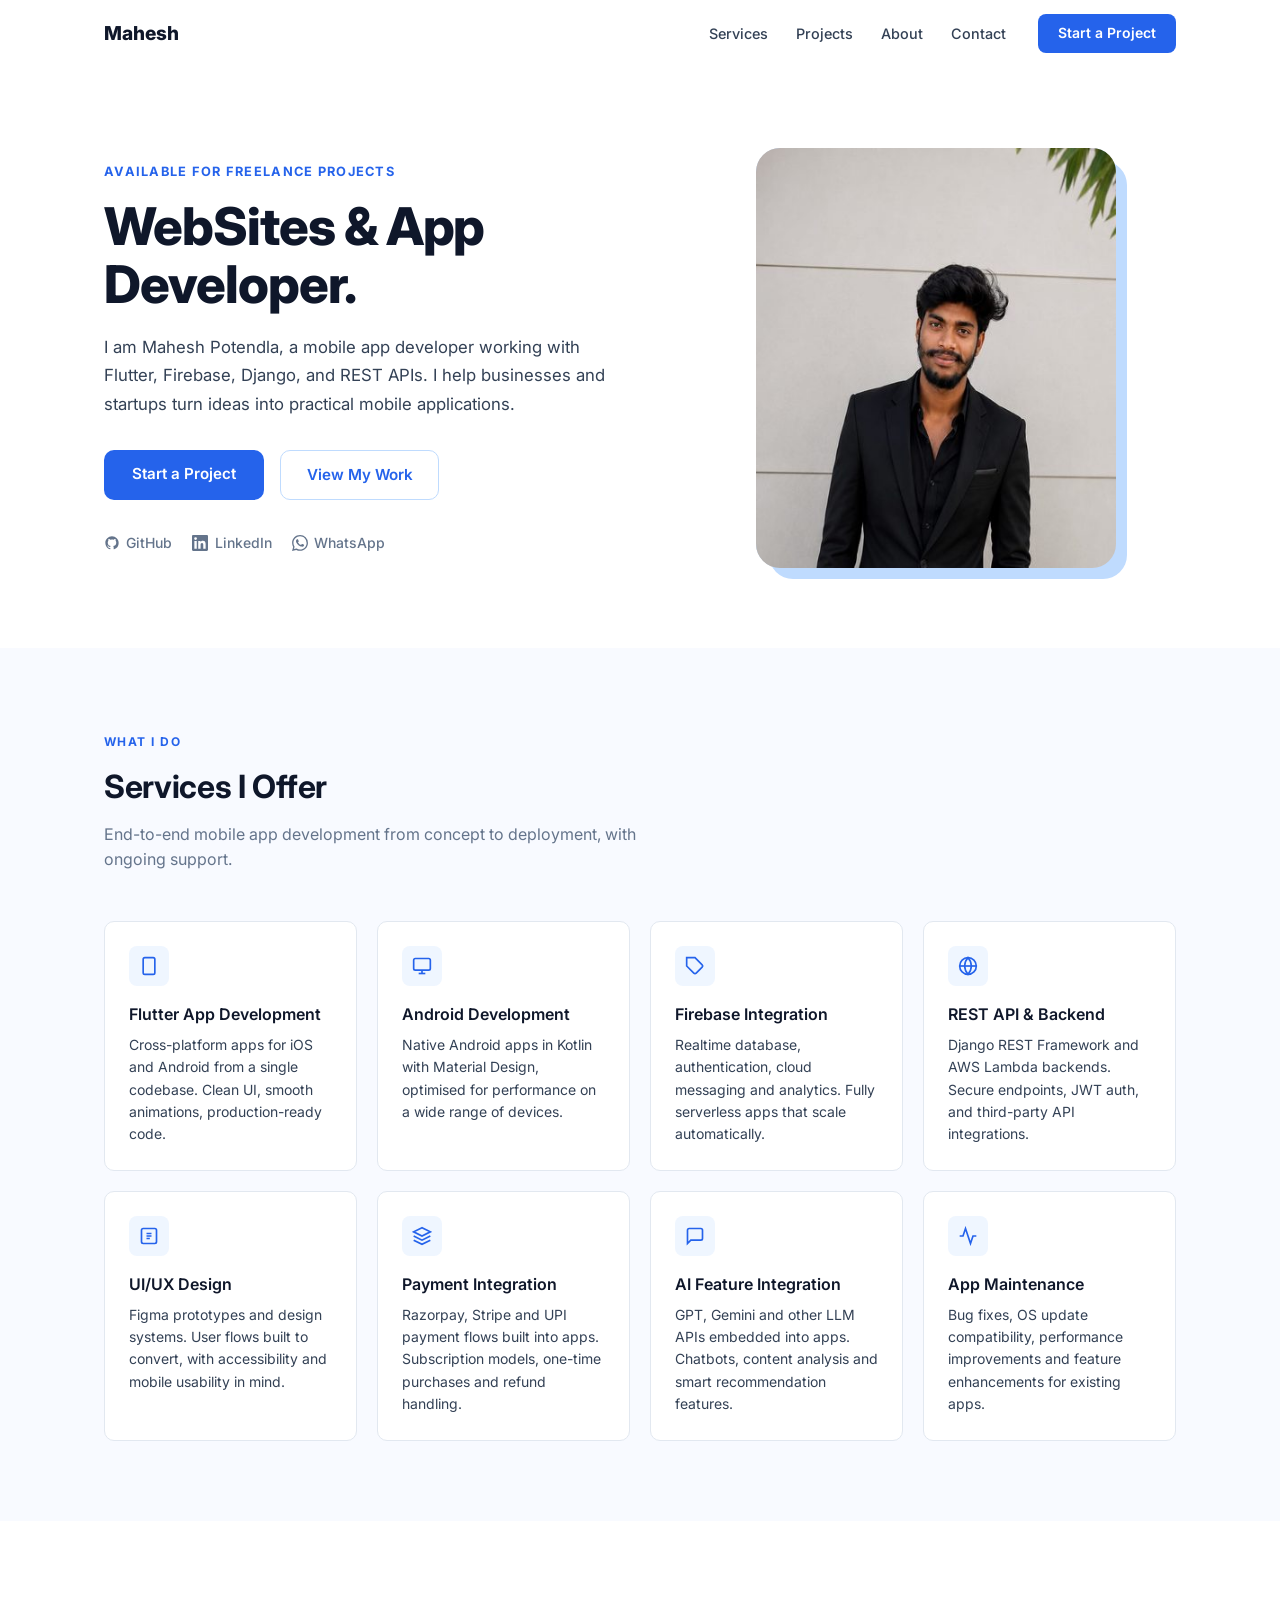
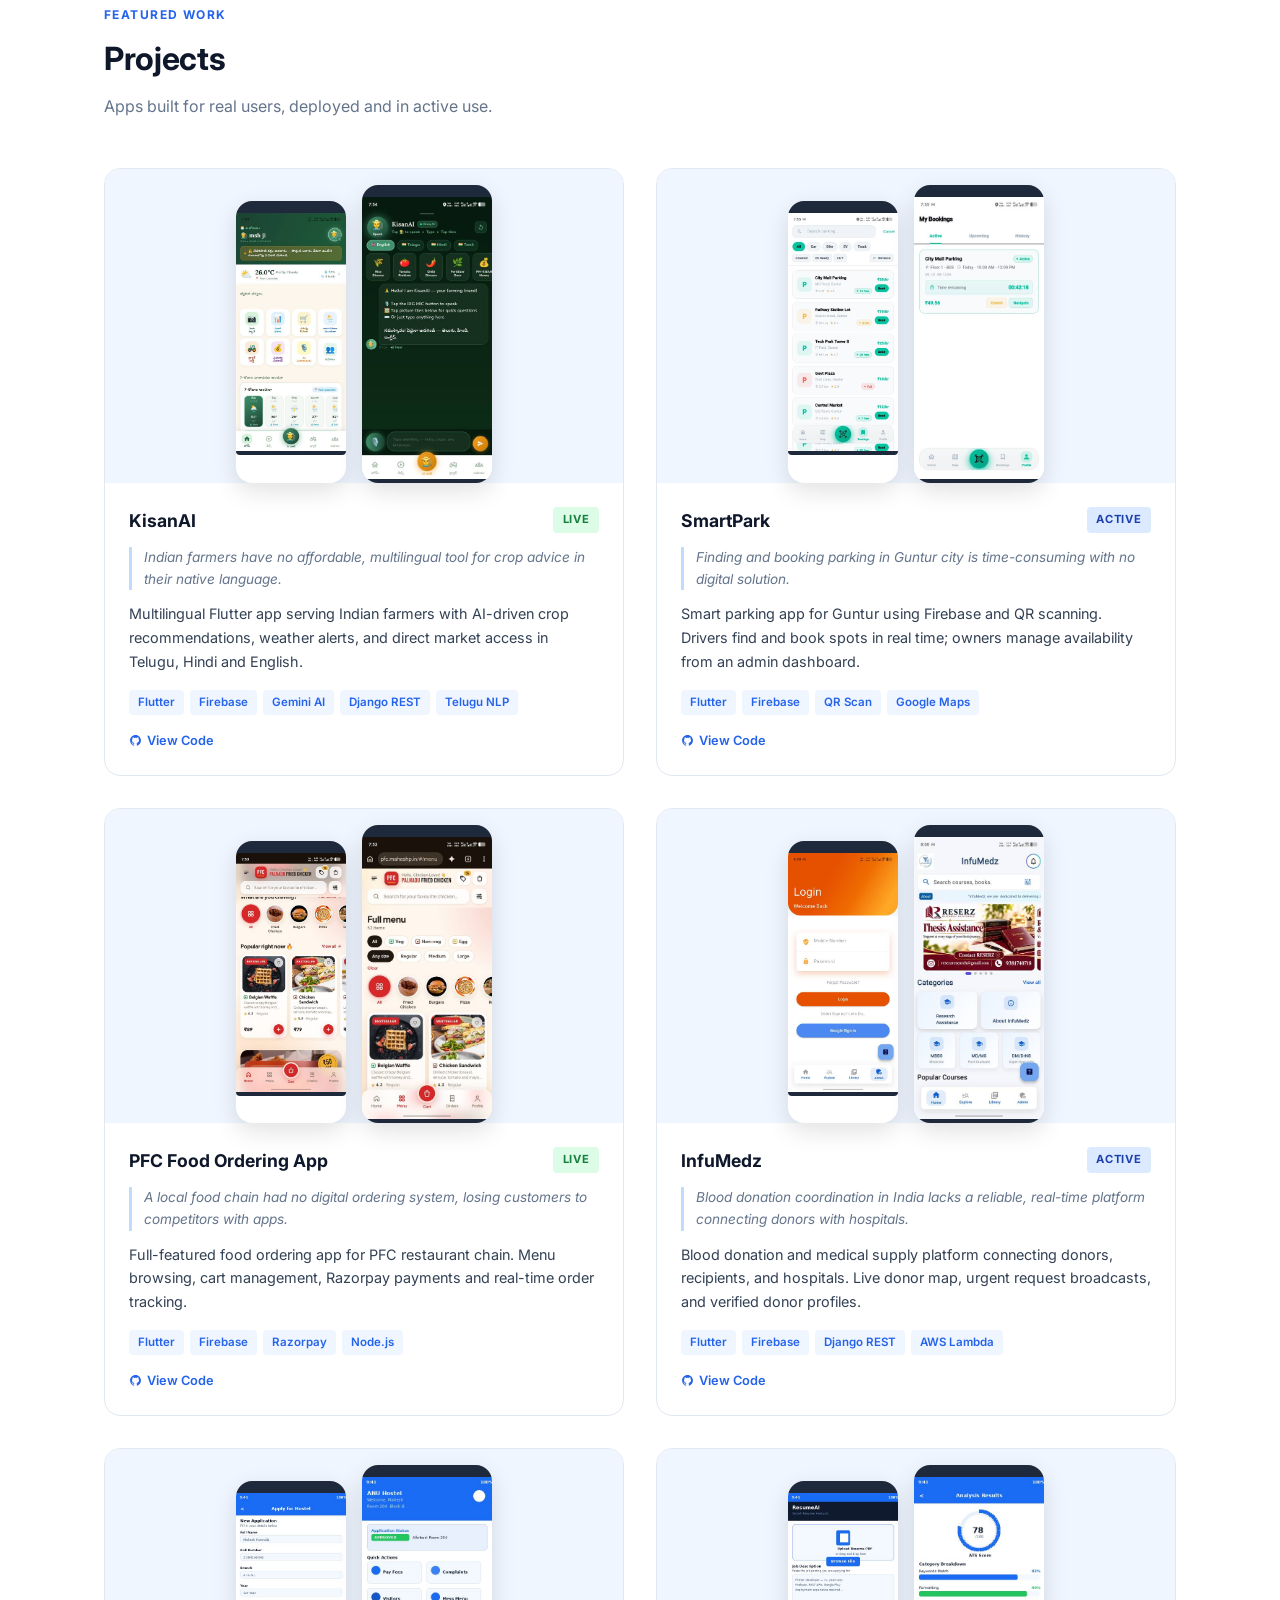
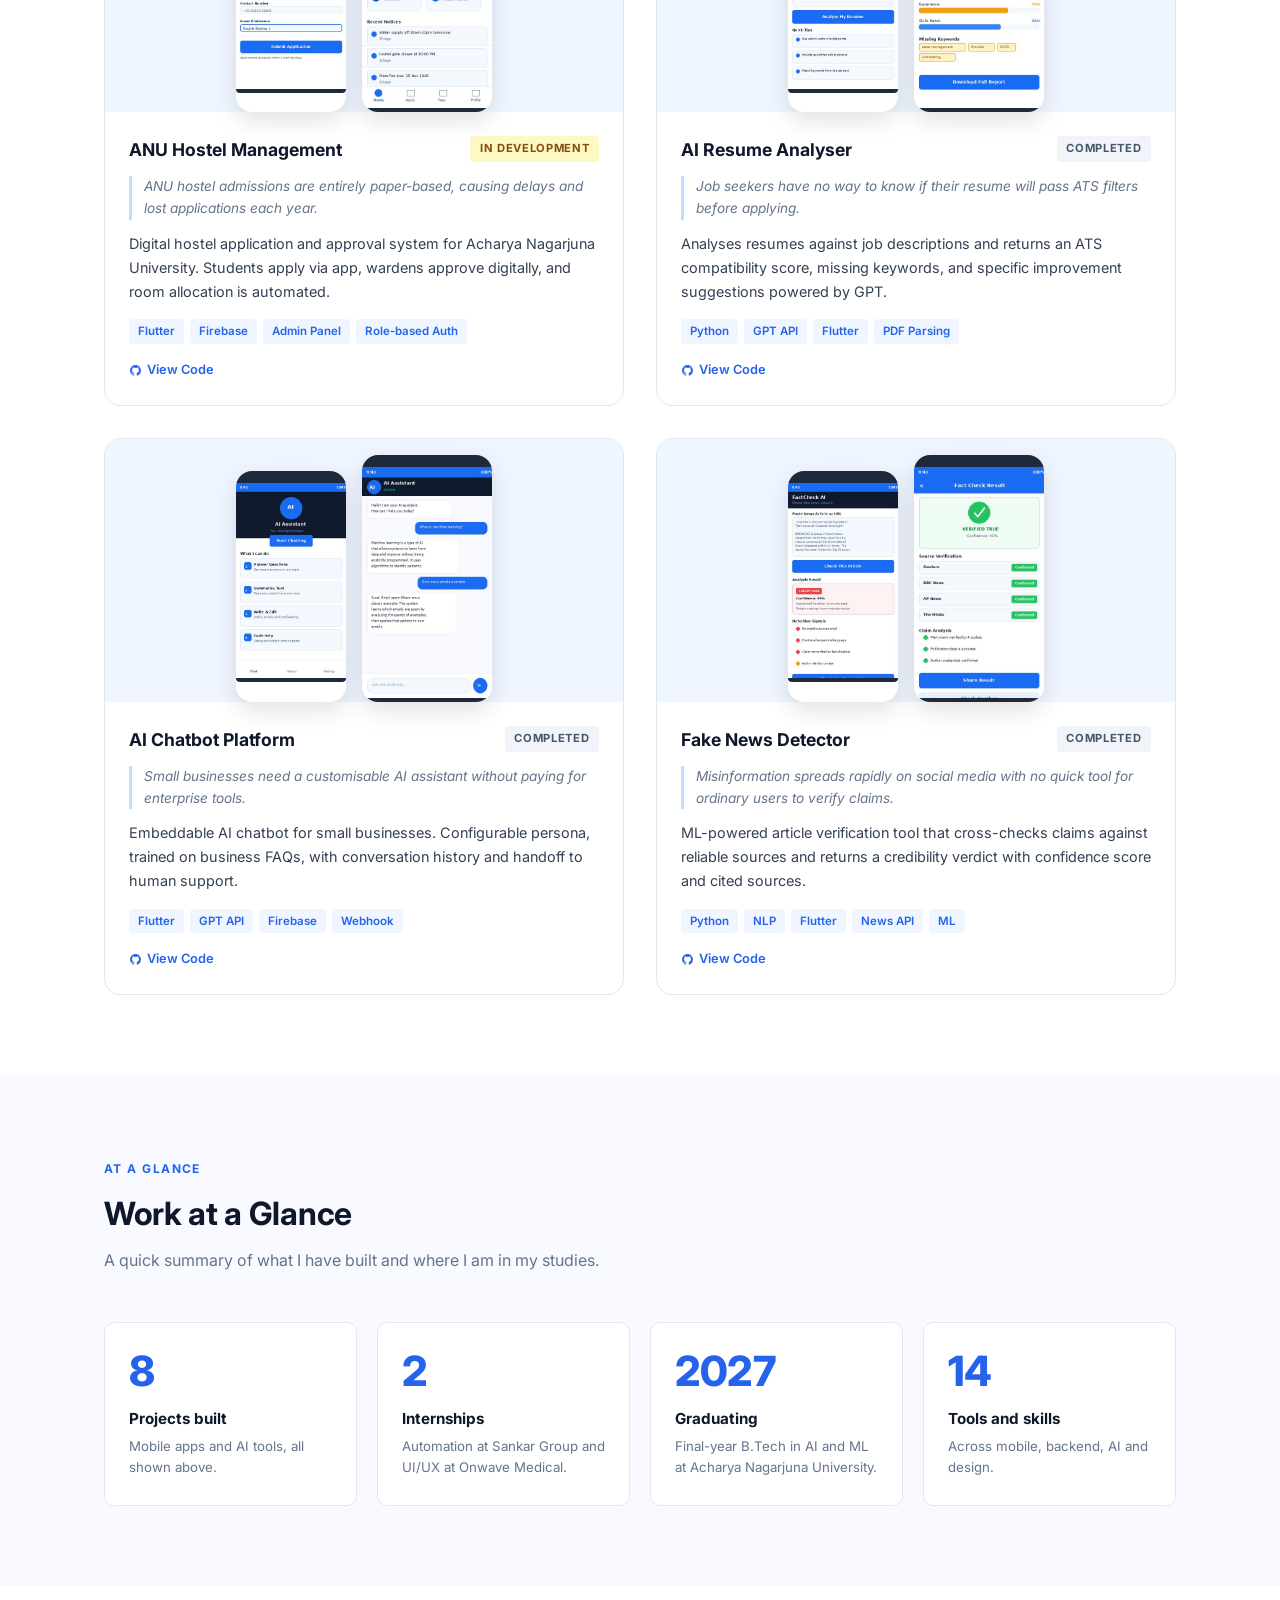
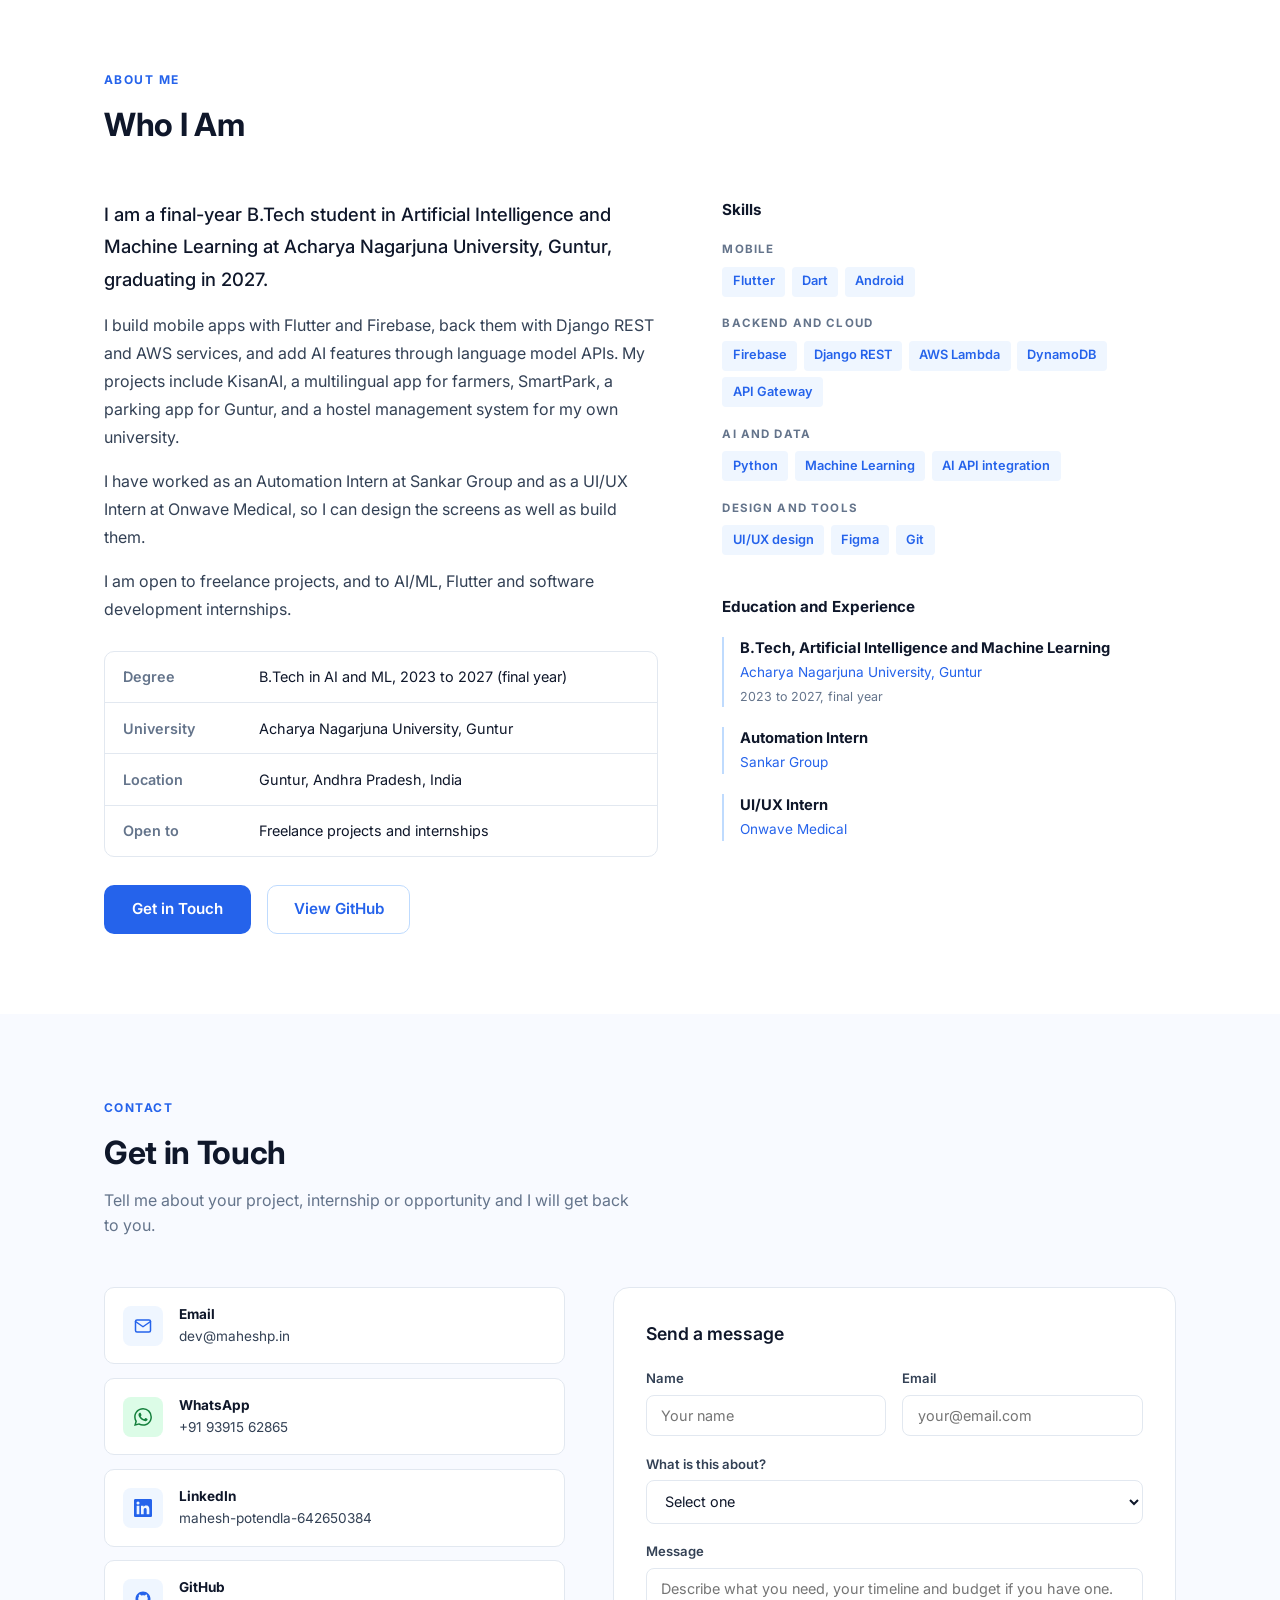
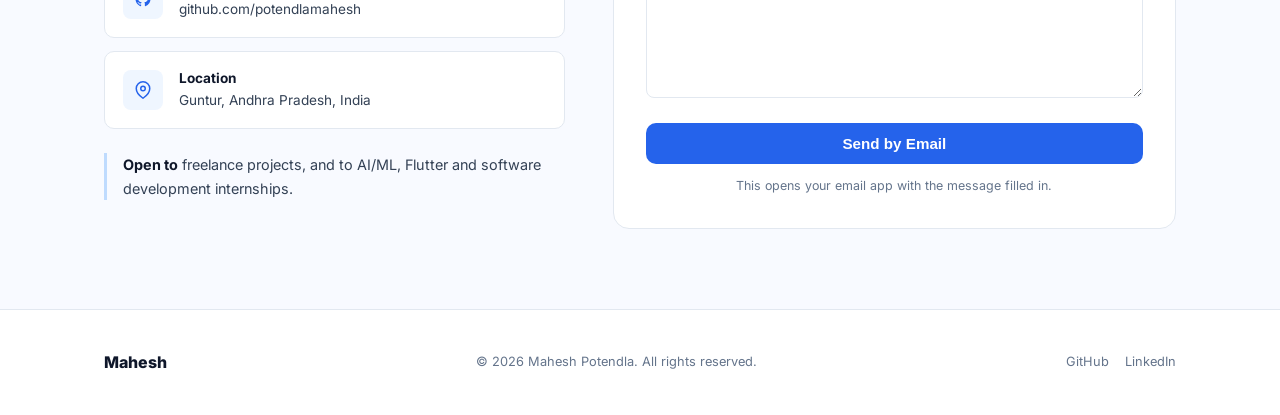
==== commit 4a5ab937: "Update title and description for website developer" ====
--- a/index.html
+++ b/index.html
@@ -3,8 +3,8 @@
 <head>
 <meta charset="UTF-8">
 <meta name="viewport" content="width=device-width, initial-scale=1.0">
-<title>Mahesh Potendla | Flutter &amp; Android App Developer</title>
-<meta name="description" content="Mahesh Potendla builds Flutter and Android apps for businesses and startups. Firebase, Django REST, payment integration. Based in Guntur, India.">
+<title>Mahesh Potendla | WebSites &amp; Android App </title>
+<meta name="description" content="Mahesh Potendla builds Websites and  apps for businesses and startups. Firebase, Django REST, payment integration. Based in Guntur, India.">
 <meta name="robots" content="index, follow">
 <link rel="canonical" href="https://freelance.maheshp.in/">
 <meta property="og:title" content="Mahesh Potendla | Flutter App Developer">
@@ -45,7 +45,7 @@
   <div class="hero-inner">
     <div class="hero-text">
       <p class="hero-avail">Available for freelance projects</p>
-      <h1>Flutter &amp; Android Apps Built for Real Businesses.</h1>
+      <h1>WebSites &amp; App Developer.</h1>
       <p class="hero-sub">I am Mahesh Potendla, a mobile app developer working with Flutter, Firebase, Django, and REST APIs. I help businesses and startups turn ideas into practical mobile applications.</p>
       <div class="hero-actions">
         <a href="#contact" class="btn-primary">Start a Project</a>
@@ -584,4 +584,4 @@
 
 <script src="js/main.js" defer></script>
 </body>
-</html>+</html>
